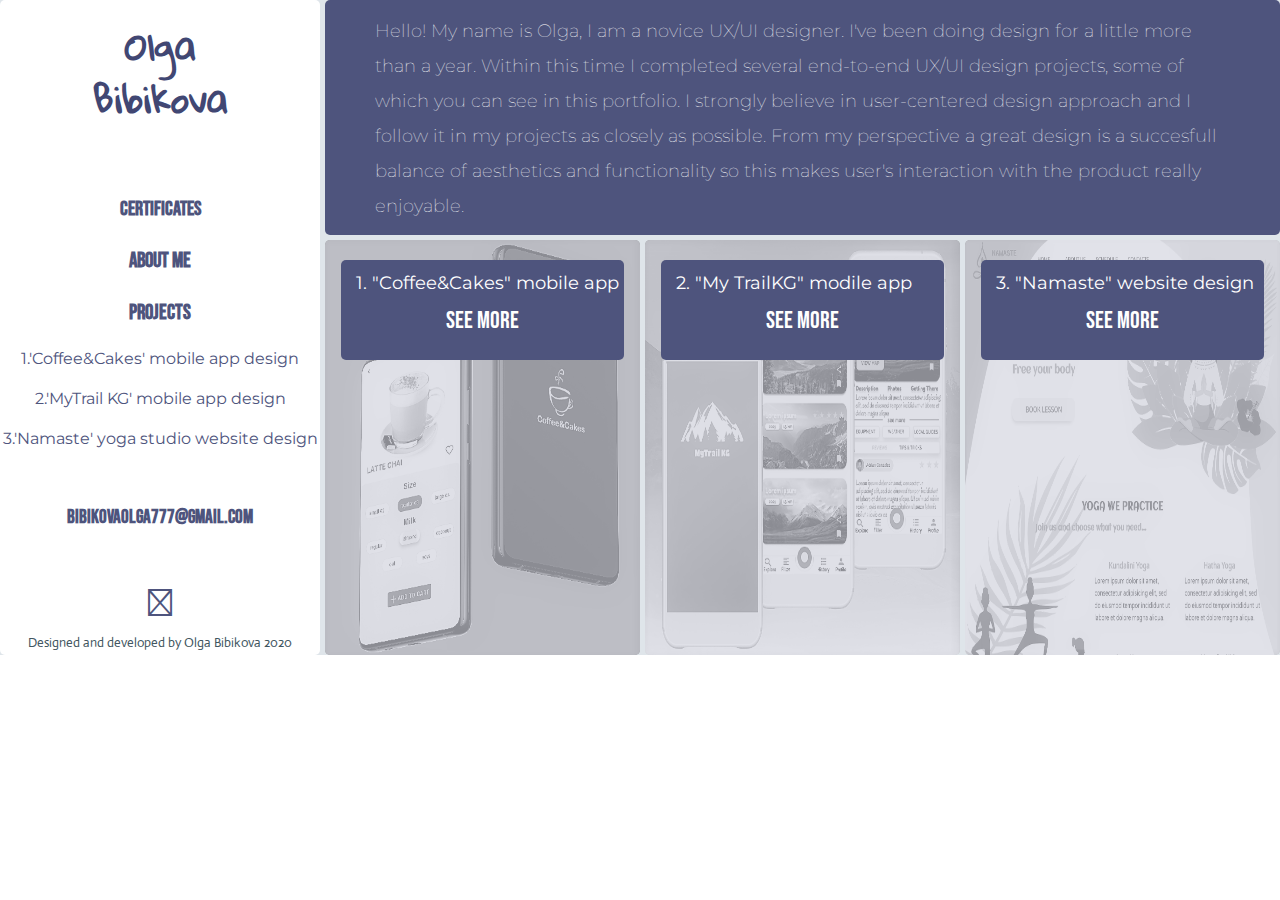
==== index.html @ 4388e6cb "Fix skills part" ====
<!DOCTYPE html>
<html lang="en">

<head>
    <meta charset="UTF-8">

    <meta name="viewport" content="width=device-width, initial-scale=1">
    <link rel="stylesheet" href="style.css">
    <link rel="stylesheet" href="path/to/font-awesome/css/font-awesome.min.css">
    <link rel="stylesheet" href="https://use.fontawesome.com/releases/v5.6.3/css/all.css"
        integrity="sha384-UHRtZLI+pbxtHCWp1t77Bi1L4ZtiqrqD80Kn4Z8NTSRyMA2Fd33n5dQ8lWUE00s/" crossorigin="anonymous">
    <link rel="stylesheet" href="https://use.fontawesome.com/releases/v5.8.1/css/all.css"
        integrity="sha384-50oBUHEmvpQ+1lW4y57PTFmhCaXp0ML5d60M1M7uH2+nqUivzIebhndOJK28anvf" crossorigin="anonymous">
    <link href="https://fonts.googleapis.com/css?family=Cute+Font|Josefin+Sans" rel="stylesheet">
    <link rel="stylesheet" href="https://use.fontawesome.com/releases/v5.8.1/css/all.css"
        integrity="sha384-50oBUHEmvpQ+1lW4y57PTFmhCaXp0ML5d60M1M7uH2+nqUivzIebhndOJK28anvf" crossorigin="anonymous">

    <title>Olga Bibikova Porfolio</title>

</head>

<body>

    <div class="grid">

        <div class="one">
            <h1>Olga <br> Bibikova</h1>
        </div>
        <div class="two">
            <p>Hello! My name is Olga, I am a novice UX/UI designer. I've been doing design for a little more than a
                year. Within this time
                I completed several end-to-end UX/UI design projects, some of which you can see in this portfolio. I
                strongly believe in user-centered design approach and I follow it in my projects
                as closely as possible. From my perspective a great design is a succesfull balance of aesthetics and
                functionality so this makes user's interaction with the product really enjoyable.
            </p>


        </div>
        <div class="three">
            <ul class="menu">
                <li>
                     <a href="bibikovaolga22.github.io/certificates.pdf" target="blank"><div id="certificates">  certificates </div></a>  
                </li>
                <li>
                    <h2  id="aboutMe">about me</h2>
                </li>
                <li>
                    <h2 id="work">projects</h2>
                </li>

                <ul class="work">
                    <li>
                        <a href="Coffee and cakes skillshare project/index.html" target="_blank"><p> 1.'Coffee&Cakes' mobile app design</p></a>
                    </li>
                    <li>
                        <a href="MyTrail/index.html" target="_blank"> <p> 2.'MyTrail KG' mobile app design</p></a>
                    </li>
                    <li>
                        <a href="yoga/index.html" target="_blank"> <p> 3.'Namaste' yoga studio website design</p></a>
                    </li>

                </ul>

            </ul>
            <ul class="icons">

                <h2> bibikovaolga777@gmail.com</h2>
                <a href="https://www.linkedin.com/in/olgabibikova/" class="fab fa-linkedin"></a>

            </ul>
            <div class="developedby">
                <p>Designed and developed by Olga Bibikova 2020</p>



            </div>
        </div>


        <div class="overlay">

            <div class="workdescription">
                <p>2. "My TrailKG" modile app </p>
                <div class="btn">
                    <a href="MyTrail/index.html" target="_blank"> See more </a>
                </div>
            </div>
        </div>
        <div class="four">
            <img src="mytrail22.png">
            <img src="me3.jpg" alt="">

        </div>

        <div class="overlay1">

            <div class="workdescription1">
                <p>1. "Coffee&Cakes" mobile app </p>
                <div class="btn">
                    <a href="Coffee and cakes skillshare project/index.html" target="_blank"> See more </a>
                </div>
            </div>
            <div class="about-me">
                <div class="skills">
                    <h2>Skills</h2>
                    <ul>
                        <li>Research</li>
                        <li>Persona</li>
                        <li>Sketches and Wireframes</li>
                        <li>High-Fidelity Prototyping</li>
                        <li>Usability Testing</li>
                        <li>Task Flow and User Journey</li>
                        <li>Design Tools: Figma, Adobe XD, Zeplin, Miro</li>
                        <li>HTML5,CSS3</li>
                        <li>Basic JavaScript</li>


                    </ul>

                </div>
            </div>
        </div>
        <div class="five">
            <img src="coffeeandcakes3.png">
        </div>

        <div class="overlay2">
            <div class="workdescription2">
                <p>3. "Namaste" website design </p>
                <div class="btn">
                    <a href="yoga/index.html" target="_blank"> See more </a>
                </div>
            </div>
            <div class="about-me">
                <div class="hardskills">
                    <h2>Soft Skills</h2>
                    <ul>
                        <li>Empathy</li>
                        <li>Open-mindedness</li>
                        <li>Flexibility</li>
                        <li>Problem solving</li>
                        <li>Curiosity</li>
                        <li>Adaptibility</li>
                        <li>Active listening</li>

                    </ul>

                </div>
            </div>
        </div>
        <div class="six">
            <img src="namaste22.png">
        </div>
        <div class="overlay3">

            <a href="yoga/index.html" target="_blank"> My Certificates </a>

        </div>
        <div class="seven"> </div>
    </div>
    <script src="script.js"></script>

</body>

</html>
---- style.css ----
@import url('https://fonts.googleapis.com/css2?family=Oxygen&display=swap');
@import url('https://fonts.googleapis.com/css2?family=Pacifico&display=swap');
@import url('https://fonts.googleapis.com/css2?family=Open+Sans&display=swap');
@import url('https://fonts.googleapis.com/css2?family=Sacramento&display=swap');
@import url('https://fonts.googleapis.com/css2?family=Gloria+Hallelujah&display=swap');
@import url('https://fonts.googleapis.com/css2?family=Actor&display=swap');
@import url('https://fonts.googleapis.com/css2?family=Montserrat&display=swap');
@import url('https://fonts.googleapis.com/css2?family=Bebas+Neue&display=swap');

* {
  margin: 0;
  padding: 0;
  text-decoration: none;
  list-style: none;

}

body {
  width: 100%;
  height: 100%;
}

.grid {
  background-color: #7f99ab40;
  display: grid;
  -webkit-display: grid;
  grid-template-columns: repeat(1, 1fr);
  grid-gap: 5px;
  grid-auto-rows: minmax(100px, auto);
  grid-auto-columns: minmax(50px, auto);
}

.two {

  background-color: #4E547D;
  grid-column: 2 / 5;
  grid-row: 1 / 3;
  height: 235px;
  border-radius: 5px;
  display: flex;
  align-items: center;
  line-height: 35px;

}

.two p {
  width: 100%;
  align-self: center;
  padding-left: 50px;
  padding-right: 50px;
  font-family: 'Montserrat', sans-serif;
  font-weight: 100;
  color: white;
  font-size: 110%;
}

.one {
  background-color: #ffffff;
  grid-column: 1 / 2;
  grid-row: 1 / 3;
  border-radius: 5px;
  display: flex;
  width: 320px;


}

.btn {

  width: 100%;
  display: flex;
  justify-content: center;

}

.one h1 {

  font-family: 'Gloria Hallelujah', cursive;
  text-align: center;
  font-size: 220%;
  height: 120px;
  width: 100%;
  color: #414773;
  z-index: 2;
  line-height: 1.5;
  margin-top: 20px;

}

.three {
  grid-column: 1;
  grid-row: 2 / 7;
  background-color: #ffffff;
  border-radius: 5px;
  display: block;

}

.menu {
  width: 100%;
  text-align: center;
  line-height: 2.5;
  padding-top: 20%;
  font-family: 'Bebas Neue', cursive;
  color: #4e547d;
}

.menu li {
  display: flex;
  justify-content: center;
  width: 100%;
}

.menu li a {
  width: 100%;
  color:#4e547d ;

}
#certificates{
  font-weight: 800;
  font-size: 85%;
}

.menu li a:hover {
  color: white;
  letter-spacing: 0.8px;
}
.menu li a:active {
  color: #161e52b0;
}

.menu li a:hover{
  background-color: #4e547d8f;
}

.menu li h2:hover {
  background-color: #4e547d8f;
  color: white;
  letter-spacing: 0.8px;
}

.menu li h2:active{
  color: #161e52b0;
}


.menu li h2 {
  width: 100%;
  cursor: pointer;
  text-align: center;
  font-size: 130%;
}
 
.menu h2  {
  width: 100%;
  cursor: pointer;
  text-align: center;
  color: #4e547d;
 
}
 
.icons {
  width: 100%;
  display: flex;
  font-family: 'Bebas Neue', cursive;
  height: 100px;
  flex-direction: column;
  line-height: 3;
  font-size: 80%;
  color: #4E547D;
  text-align: center;

}

.fab {
  font-size: 300%;
  color: #4e547d;
  cursor: pointer;
}

.fab::before {
  content: "\f08c";
}


.four {
  grid-column: 3;
  grid-row: 3 / 7;
  border-radius: 5px;

}

.my-image {
  width: 50%;
}

.my-image img {
  width: 100%;
  height: auto;
}

.skills {
  width: 100%;
  height: auto;
  align-items: center;
  justify-content: center;
  flex-direction: column;
  line-height: 2;
  list-style-type: circle;
  display: none;
}

.hardskills {
  width: 100%;
  height: auto;
  justify-content: center;
  flex-direction: column;
  align-items: center;
  line-height: 2;

  display: none;
}

.skills h2 {
  font-family: 'Bebas Neue', cursive;
  font-size: 150%;
}

.hardskills h2 {
  font-family: 'Bebas Neue', cursive;

}

.overlay {
  grid-column: 3;
  grid-row: 3 / 7;
  z-index: 2;
  border-radius: 5px;
  background-color: rgb(232 233 245 / 60%);
  justify-content: center;
  display: flex;

}

.workdescription,
.workdescription1,
.workdescription2 {
  background-color: #4e547d;
  height: 100px;
  width: 90%;
  border-radius: 5px;
  margin-top: 20px;

}

a {
  font-family: 'Bebas Neue', cursive;
  color: white;
  font-size: 150%;

}

.description p {
  width: 80%;
  text-align: center;
  font-size: 130%;
  font-family: 'Montserrat', sans-serif;
  line-height: 1.8;

}

.overlay1 {
  grid-column: 2;
  grid-row: 3 / 7;
  z-index: 2;
  border-radius: 5px;
  background-color: rgb(232 233 245 / 60%);
  justify-content: center;
  display: flex;
}



.workdescription1 a {
  color: white;
  text-decoration: none;

}

.workdescription1 a:hover {
  text-decoration: underline;

}

.overlay1 p,
.overlay p {
  width: 100%;
  padding-left: 3%;
  font-size: 110%;
  color: white;
  font-family: 'Montserrat', sans-serif;
  line-height: 1.8;
  border-radius: 5px;
  margin: 7px;

}

.overlay2 {
  grid-column: 4;
  grid-row: 3 / 7;
  z-index: 2;
  border-radius: 5px;
  background-color: rgb(232 233 245 / 60%);
  justify-content: center;
  display: flex;


}

.workdescription2 a {
  color: white;
}

.workdescription2 a:hover {
  text-decoration: underline;
  cursor: pointer;

}

.workdescription a:hover {
  text-decoration: underline;
  cursor: pointer;

}

.overlay2 p {
  width: 100%;

  font-size: 110%;
  color: white;
  font-family: 'Montserrat', sans-serif;
  line-height: 1.8;
  border-radius: 5px;
  margin: 7px;
  padding-left: 3%;


}

.overlay3 {
  grid-column: 2;
  grid-row: 7 / 10;
  z-index: 2;
  border-radius: 5px;
  background-color: #2a5263;
  transition: 0.5s ease;
  display: flex;
  justify-content: center;
  align-items: center;
  display: none;
}

.four img {
  width: 100%;
  height: 100%;
  border-radius: 5px;
}

.four img:nth-of-type(2) {

  display: none;
}

.five {
  grid-column: 2;
  grid-row: 3 / 7;
  background-size: contain;
  border-radius: 5px;
  text-align: center;
  display: flex;


}

.five img {
  width: 100%;
  height: 100%;
  border-radius: 5px;
}

.six {
  grid-column: 4;
  grid-row: 3 / 7;

  border-radius: 5px;
}

.seven {
  grid-column: 2;
  grid-row: 7 / 10;
  background-color: #8fb1af;
  border-radius: 5px;
  display: none;
}

.six img {
  width: 100%;
  height: 100%;
  border-radius: 5px;
}

.work p {
  width: 100%;
  font-family: 'Montserrat', sans-serif;
  font-size: 100%;
  cursor: pointer;
}


.work {
  display: block;
  height: 150px;
}

.work a {
  font-size: 100%;
  font-family: 'Montserrat', sans-serif;
  color: #2a5263;
  height: auto;
  width: 100%;
   
}

.developedby {
  width: 100%;
  height: 10px;
  text-align: center;
  margin-top: 45px;
  color: #42565f;
  font-family: 'Actor', sans-serif;
  font-size: 80%;
}

.about-me ul li {
  list-style-type: disc;
  font-family: 'Montserrat', sans-serif;
}

.about-me ul {
  width: 290px;
  padding-left: 10%;
}


@media (min-width: 319px) and (max-width:767px) {

  * {
    margin: 0;
    padding: 0;
    text-decoration: none;
    list-style: none;

  }

  body {
    width: 100%;
    height: auto;

  }

  .grid {
    background-color: #7f99ab40;
    display: grid;

    grid-template-columns: 1fr 1fr 1fr;
    grid-gap: 3px;
    grid-auto-columns: minmax(100px, auto);
    grid-auto-rows: 100px 100px 100px;
  }

  .two {

    grid-column: 2 / 4;
    grid-row: 1 / 2;
    height: auto;
    border-radius: 10px;

    display: flex;
    align-items: center;
    line-height: 1.5;

  }

  .two p {
    width: 100%;
    align-self: center;
    padding-left: 0px;
    padding-right: 0px;

    font-family: 'Actor', sans-serif;
    font-weight: 100;
    color: white;
    font-size: 50%;
  }

  .one {

    grid-column: 1 / 2;
    grid-row: 1 / 2;
    border-radius: 10px;
    display: flex;
    width: auto;
    background-color: #4e547d;

  }

  .one h1 {
    font-family: 'Gloria Hallelujah', cursive;
    text-align: center;
    font-size: 150%;
    height: 100px;
    width: 100%;
    padding-top: 10%;
    color: #ffffff;
    z-index: 2;
    line-height: 1.5;
    margin-top: 0px
  }

  .three {

    grid-column: 1 / 4;
    grid-row: 2 / 3;
    background-color: #ffffff;
    border-radius: 10px;
    display: flex;
    width: auto;


  }

  #certificates{
    font-weight: 800;
    font-size: 70%;
  }
  .menu li h2 {
    width: 100%;
    cursor: pointer;
    text-align: center;
    font-size: 100%;
  }
  .menu {
    width: 60%;
    text-align: center;
    line-height: 2;
    padding-top: 0%;

    font-size: 100%;
    display: flex;
    flex-direction: column;
    justify-content: center;

  }

  .menu li {
    display: flex;
    justify-content: center;
  }

  .menu h2 {
    font-size: 80%;
    width: 80%;
    cursor: pointer;
    text-align: center;
  }

  .icons {
    width: 100%;
    display: flex;
    height: auto;
    font-size: 50%;
    line-height: 5;

  }

  .fab {
    font-size: 400%;

    cursor: pointer;
  }

  .fab::before {
    content: "\f08c";
  }


  .four {
    grid-column: 1 / 4;
    grid-row: 5 / 7;
    border-radius: 10px;

  }

  .about-me {
    font-family: 'Open Sans', sans-serif;
    color: black;
    display: flex;
  }

  .my-image {
    width: 50%;
  }

  .my-image img {
    width: 100%;
    height: auto;
  }

  .skills {
    width: 100%;
    height: auto;
    justify-content: center;
    flex-direction: column;
    line-height: 1.7;
    font-family: 'Actor', sans-serif;
    display: none;
    font-size: 70%;
  }

  .hardskills {
    width: 100%;
    height: auto;
    justify-content: center;
    flex-direction: column;
    line-height: 1.7;
    font-family: 'Actor', sans-serif;
    display: none;
    font-size: 70%;
  }

  .overlay {
    grid-column: 1 / 4;
    grid-row: 5 / 7;
    z-index: 2;
    border-radius: 10px;
    display: flex;


  }

  .workdescription,
  .workdescription1,
  .workdescription2 {
    width: 80%;
    border-radius: 10px;
    text-align: center;
    margin-bottom: 10px;
    margin-left: 0px;
    height: 150px;
    margin-top: 10px;
  }

  .overlay p {
    border-radius: 10px;
    font-size: 100%;
    color: white;
    font-family: 'Actor', sans-serif;
    line-height: 1.8;


  }

  .description p {
    width: 80%;
    text-align: center;
    font-size: 130%;
    font-family: 'Actor', sans-serif;
    line-height: 1.8;

  }

  .overlay1 {
    grid-column: 1 / 4;
    grid-row: 3 / 5;
    z-index: 2;
    border-radius: 10px;
    ;

  }

  .workdescription1 a {

    text-decoration: none;
    transition: 1s ease;
    font-size: 120%;
  }

  .workdescription1 a:hover {
    text-decoration: underline;
    transition: 1s ease;
  }

  .overlay1 p {
    width: 100%;
    text-align: center;
    font-size: 100%;
    font-family: 'Actor', sans-serif;
    line-height: 1.8;
    border-radius: 10px;
    border-radius: 10px;

  }

  .overlay2 {
    grid-column: 1 / 4;
    grid-row: 7 / 9;
    z-index: 2;
    border-radius: 10px;

  }

  .workdescription2 a:hover {
    cursor: pointer;

  }

  .overlay2 p {
    width: 100%;
    text-align: center;
    font-size: 100%;
    font-family: 'Actor', sans-serif;
    line-height: 1.8;

  }

  .overlay3 {
    grid-column: 1 / 4;
    grid-row: 9 / 11;
    z-index: 2;
    border-radius: 10px;

    transition: 0.5s ease;
    display: none;
    justify-content: center;
    align-items: center;
  }

  .four img {
    widows: 100%;
    height: 100%;
    border-radius: 10px;
  }

  .four img:nth-of-type(2) {
    display: none;

  }

  .five {
    grid-column: 1 / 4;
    grid-row: 3 / 5;
    background-size: contain;
    border-radius: 10px;

    display: flex;


  }

  .five img {
    width: 100%;
    height: 100%;
    border-radius: 10px;
  }

  .six {
    grid-column: 1 / 4;
    grid-row: 7 / 9;
    border-radius: 10px;
  }

  .seven {
    grid-column: 1 / 4;
    grid-row: 9 / 11;

    border-radius: 10px;
  }

  .six img {
    width: 100%;
    height: 100%;
    border-radius: 10px;
  }

  .work p {

    font-family: 'Gloria Hallelujah', cursive;
    font-size: 100%;
    cursor: pointer;
  }

  .work p:hover {

    transition: 0.4s ease;
    transform: scaleY(1);
  }

  .work {
    display: none;
  }


  .developedby {
    display: none;
  }
}


@media (min-width: 730px) and (max-width:1024px) {

  * {
    margin: 0;
    padding: 0;
    text-decoration: none;
    list-style: none;

  }

  body {
    width: 100%;
    height: auto;

  }
  #certificates{
    font-weight: 800;
    font-size: 70%;
  }
  .menu li h2 {
    width: 100%;
    cursor: pointer;
    text-align: center;
    font-size: 100%;
  }
  .grid {
    background-color: #7f99ab40;
    display: grid;

    grid-template-columns: 1fr 1fr 1fr;
    grid-gap: 2px;
    grid-auto-columns: minmax(100px, auto);
    grid-auto-rows: 100px 100px 100px;
  }

  .two {
    background-color: #4E547D;
    grid-column: 2 / 4;
    grid-row: 1 / 3;
    height: auto;
    border-radius: 10px;
    display: flex;
    align-items: center;
    line-height: 1.5;

  }

  .two p {
    width: 100%;
    align-self: center;
    padding-left: 20px;
    padding-right: 20px;
    font-family: 'Actor', sans-serif;
    font-weight: 100;
    color: white;
    font-size: 100%;
  }

  .one {
    background-color: #4E547D;
    grid-column: 1 / 2;
    grid-row: 1 / 3;
    border-radius: 10px;
    display: flex;
    width: auto;


  }

  .one h1 {
    font-family: 'Gloria Hallelujah', cursive;
    text-align: center;
    font-size: 250%;
    height: 100px;
    width: 100%;
    padding-top: 10%;
    color: #ffffff;
    z-index: 2;
    line-height: 1.5;
  }

  .three {

    grid-column: 1 / 4;
    grid-row: 3 / 5;
    background-color: #ffffff;
    border-radius: 10px;
    display: flex;
    width: auto;


  }

  .menu {
    width: 60%;
    text-align: center;
    line-height: 3;
    padding-top: 0%;

    font-size: 150%;
    display: flex;
    flex-direction: column;
    justify-content: center;
    color: #364c5a;
  }

  .menu li {
    display: flex;
    justify-content: center;
  }

  .menu h2 {
    font-size: 80%;
    width: 80%;
    cursor: pointer;
    text-align: center;
  }

  .icons {
    width: 120%;
    display: flex;
    height: auto;
    font-size: 80%;
    line-height: 5;

  }

  .fab {
    font-size: 400%;
    color: #4e547d;
    cursor: pointer;
  }

  .fab::before {
    content: "\f08c";
  }


  .four {
    grid-column: 3 / 4;
    grid-row: 5 / 8;
    border-radius: 10px;

  }

  .about-me {

    font-family: 'Open Sans', sans-serif;
    color: black;
    display: flex;
  }

  .my-image {
    width: 50%;
  }

  .my-image img {
    width: 100%;
    height: auto;
  }

  .skills {
    width: 100%;
    height: auto;
    align-items: center;
    line-height: 1.8;
    display: none;
  }

  .hardskills {
    width: 100%;
    height: auto;
    align-items: center;
    line-height: 1.8;
    display: none;
  }


  .overlay {
    grid-column: 3 / 4;
    grid-row: 5 / 8;
    z-index: 2;
    border-radius: 10px;
    display: flex;
    align-items: flex-end;

  }

  .workdescription {
    background-color: #4e547d;
    width: 90%;
    border-radius: 10px;
    text-align: center;
    margin-bottom: 10px;
    margin-left: 20px;
    height: 220px;
  }


  a {

    color: aliceblue;
    line-height: 2;

  }

  .overlay p {
    border-radius: 10px;
    font-size: 120%;
    color: white;
    font-family: 'Actor', sans-serif;
    line-height: 1.8;
  }

  .description p {
    width: 80%;
    text-align: center;
    font-size: 130%;
    font-family: 'Actor', sans-serif;
    line-height: 1.8;

  }

  .overlay1 {
    grid-column: 1 / 3;
    grid-row: 5 / 8;
    z-index: 2;
    border-radius: 10px;

  }

  .workdescription1 {
    background-color: #4e547d;
    width: 80%;
    border-radius: 10px;
    text-align: center;
    margin-top: 10px;
    margin-left: 5px;
    height: 200px;
  }

  .workdescription1 a {
    color: #ffffff;
    text-decoration: none;
    transition: 1s ease;
    line-height: 4;

  }

  .workdescription1 a:hover {
    text-decoration: underline;
    transition: 1s ease;
  }

  .overlay1 p {
    width: 100%;
    text-align: center;
    font-size: 120%;
    color: #ffffff;
    font-family: 'Actor', sans-serif;
    line-height: 1.8;
    border-radius: 10px;
    border-radius: 10px;

  }

  .overlay2 {
    grid-column: 1 / 4;
    grid-row: 8 / 11;
    z-index: 2;
    border-radius: 10px;
  }

  .workdescription2 {
    background-color: #4e547d;
    width: 70%;
    border-radius: 10px;
    text-align: center;
    margin-top: 10px;
    margin-left: 5px;
    height: 200px;

  }

  .workdescription2 a {
    color: #ffffff;
    line-height: 4;
  }

  .workdescription2 a:hover {

    cursor: pointer;

  }
  

  .overlay2 p {
    width: 100%;
    text-align: center;
    font-size: 120%;

    font-family: 'Actor', sans-serif;
    line-height: 1.8;


  }

  .overlay3 {
    grid-column: 1 / 2;
    grid-row: 8 / 11;
    z-index: 2;
    border-radius: 10px;
    background-color: #315f72;
    transition: 0.5s ease;
    display: none;
    justify-content: center;
    align-items: center;
  }

  .four img {
    width: 100%;
    height: 100%;
    border-radius: 10px;
  }

  .four img:nth-of-type(2) {

    display: none;
  }

  .five {
    grid-column: 1 / 3;
    grid-row: 5 / 8;
    background-size: contain;
    border-radius: 10px;
    text-align: center;
    display: flex;


  }

  .five img {
    width: 100%;
    height: 100%;
    border-radius: 10px;
  }

  .six {
    grid-column: 1 / 4;
    grid-row: 8 / 11;
    border-radius: 10px;
  }

  .seven {
    grid-column: 1 / 2;
    grid-row: 8 / 11;
    background-color: #8fb1af;
    border-radius: 10px;
  }

  .six img {
    width: 100%;
    height: 100%;
    border-radius: 10px;
  }

  .work p {

    font-family: 'Gloria Hallelujah', cursive;
    font-size: 80%;
    cursor: pointer;
  }

  .work p:hover {
    text-shadow: 1px 1px 2px #7f97a8d7;
    transition: 0.4s ease;
    transform: scaleY(1);
  }

  .work {
    display: none;
  }


  .developedby {
    display: none;
  }


}

@media screen and (min-width: 1920px) {

  .two {

    height: 400px;
  }

  .two p {

    font-size: 150%;
  }

  .one h1 {

    font-size: 270%;
    margin-top: 50px;
  }

  .menu {
    font-size: 100%;

  }
  #certificates{
    font-weight: 800;
    font-size: 110%;
  }
  .menu li h2 {
    width: 100%;
    cursor: pointer;
    text-align: center;
    font-size: 160%;
  }
  .workdescription1,
  .workdescription,
  .workdescription2 {

    height: 30%;
  }

  .one {

    width: 400px;
  }

  .overlay1 p,
  .overlay p,
  .overlay2 p {

    font-size: 150%;

  }

  .btn {


    font-size: 150%;
    height: 200px;

    align-items: center;
  }

  .skills,
  .hardskills {
    font-size: 150%;
  }

  .about-me ul {
    width: 450px;
    padding-left: 0%;
  }








}
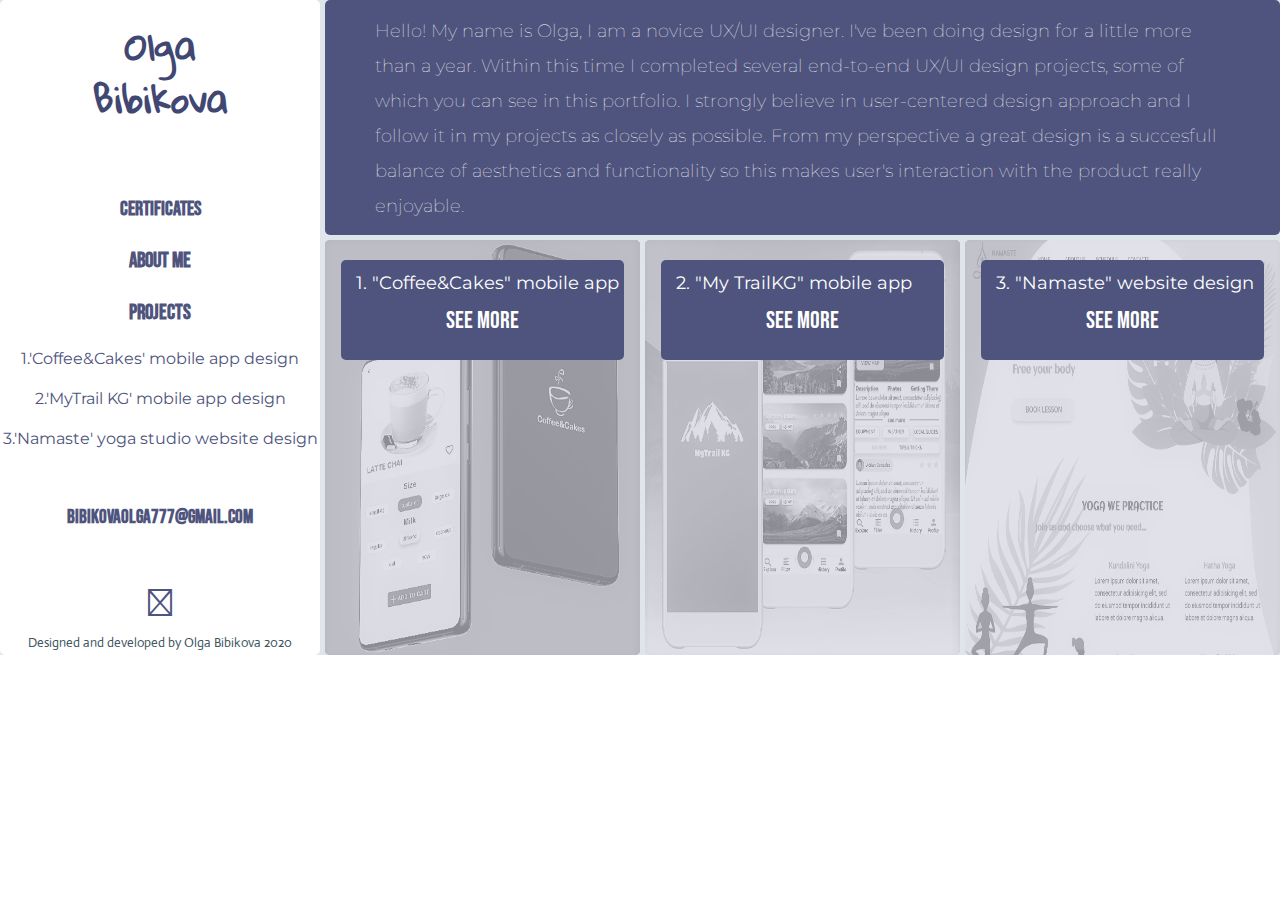
==== commit 361b7493: "Fix text errors" ====
--- a/index.html
+++ b/index.html
@@ -81,7 +81,7 @@
         <div class="overlay">
 
             <div class="workdescription">
-                <p>2. "My TrailKG" modile app </p>
+                <p>2. "My TrailKG" mobile app </p>
                 <div class="btn">
                     <a href="MyTrail/index.html" target="_blank"> See more </a>
                 </div>
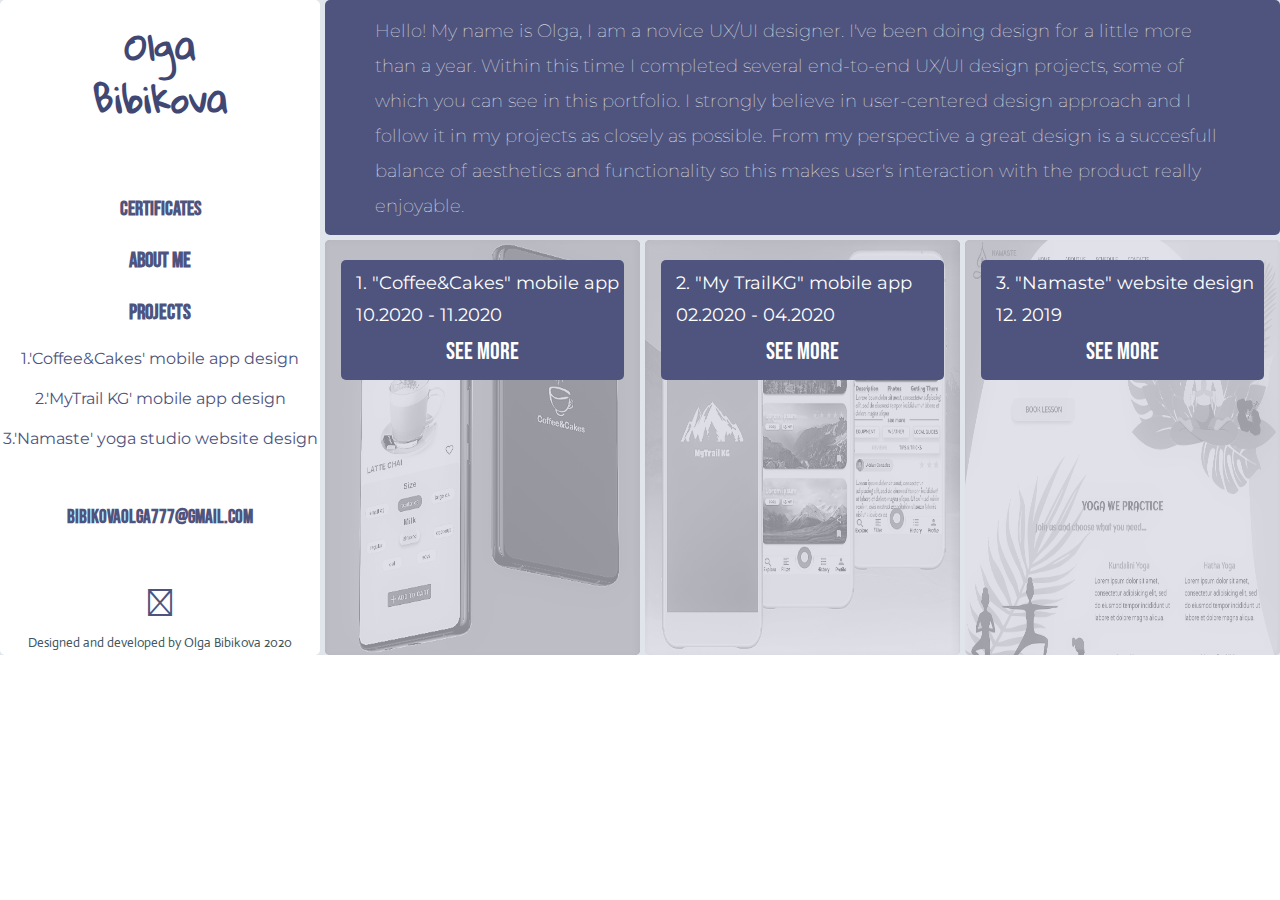
==== commit e888dcab: "Fix errors" ====
--- a/index.html
+++ b/index.html
@@ -81,7 +81,7 @@
         <div class="overlay">
 
             <div class="workdescription">
-                <p>2. "My TrailKG" mobile app </p>
+                <p>2. "My TrailKG" mobile app <br>02.2020 - 04.2020 </p>
                 <div class="btn">
                     <a href="MyTrail/index.html" target="_blank"> See more </a>
                 </div>
@@ -96,7 +96,7 @@
         <div class="overlay1">
 
             <div class="workdescription1">
-                <p>1. "Coffee&Cakes" mobile app </p>
+                <p>1. "Coffee&Cakes" mobile app <br>10.2020 - 11.2020 </p>
                 <div class="btn">
                     <a href="Coffee and cakes skillshare project/index.html" target="_blank"> See more </a>
                 </div>
@@ -127,7 +127,7 @@
 
         <div class="overlay2">
             <div class="workdescription2">
-                <p>3. "Namaste" website design </p>
+                <p>3. "Namaste" website design <br> 12. 2019  </p>
                 <div class="btn">
                     <a href="yoga/index.html" target="_blank"> See more </a>
                 </div>
--- a/style.css
+++ b/style.css
@@ -246,7 +246,7 @@
 .workdescription1,
 .workdescription2 {
   background-color: #4e547d;
-  height: 100px;
+  height: 120px;
   width: 90%;
   border-radius: 5px;
   margin-top: 20px;
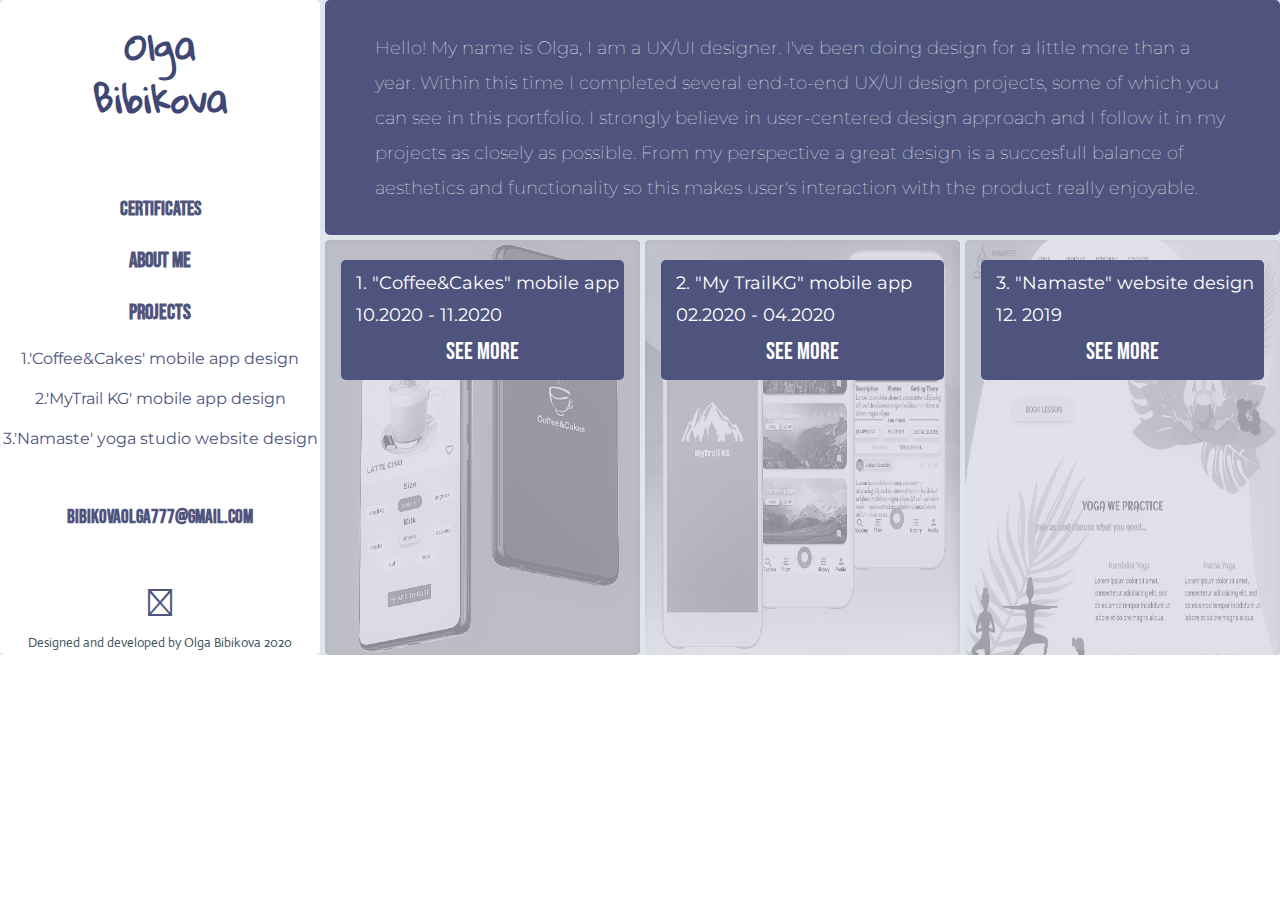
==== commit 0acf9446: "Error fix" ====
--- a/index.html
+++ b/index.html
@@ -27,7 +27,7 @@
             <h1>Olga <br> Bibikova</h1>
         </div>
         <div class="two">
-            <p>Hello! My name is Olga, I am a novice UX/UI designer. I've been doing design for a little more than a
+            <p>Hello! My name is Olga, I am a  UX/UI designer. I've been doing design for a little more than a
                 year. Within this time
                 I completed several end-to-end UX/UI design projects, some of which you can see in this portfolio. I
                 strongly believe in user-centered design approach and I follow it in my projects
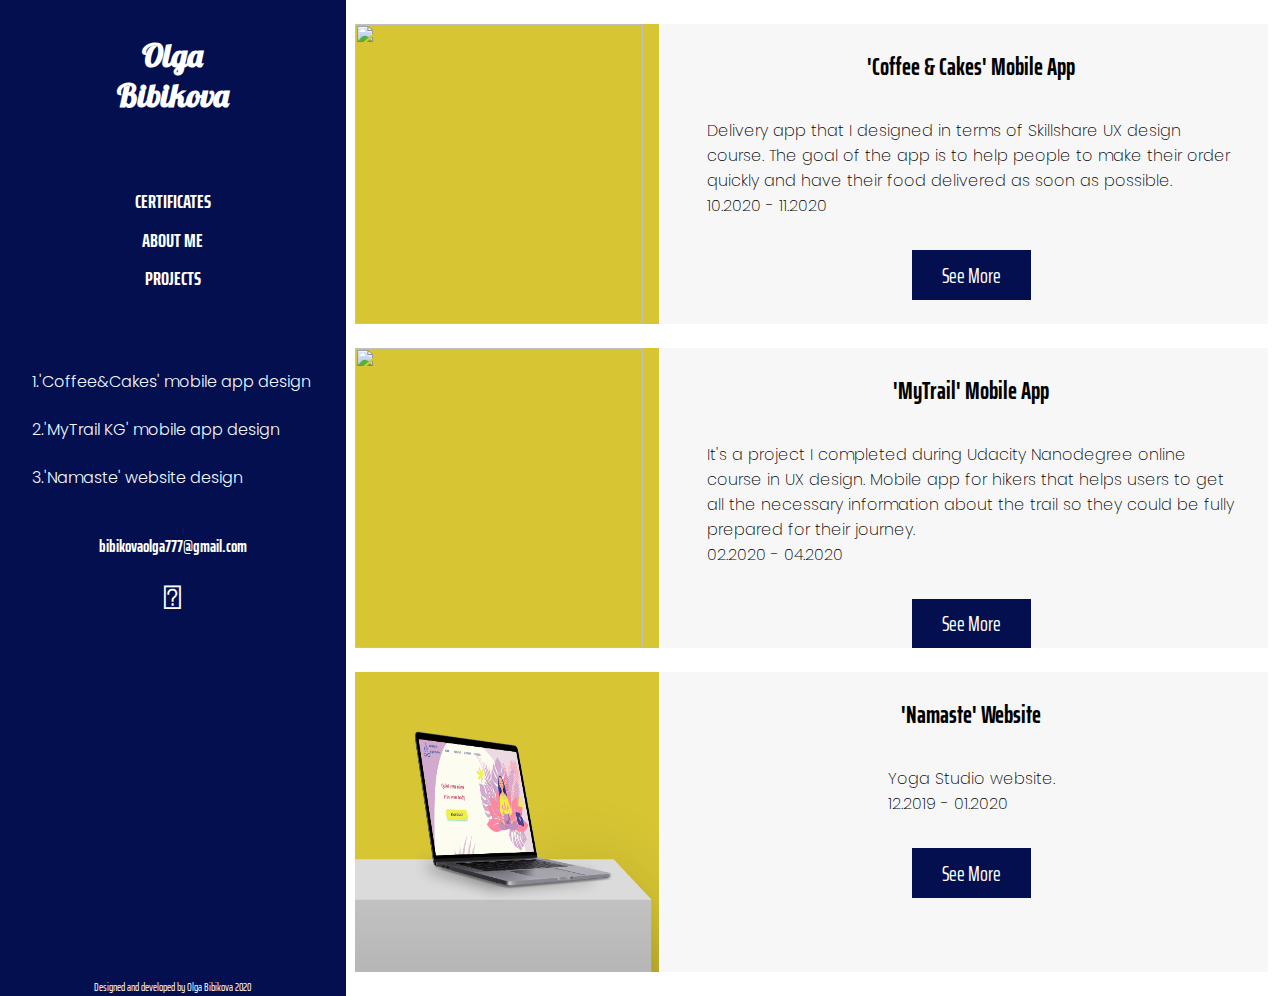
==== commit 86dd4dff: "Delete previous files and new website transfer" ====
--- a/index.html
+++ b/index.html
@@ -1,166 +1,180 @@
-<!DOCTYPE html>
-<html lang="en">
+ <!DOCTYPE html>
+ <html lang="en">
+ <head>
+     <meta charset="UTF-8">
+     <meta name="viewport" content="width=device-width, initial-scale=1.0">
+     <link rel="stylesheet" href="style.css">
+     <link rel="stylesheet" href="https://use.fontawesome.com/releases/v5.8.1/css/all.css"
+     integrity="sha384-50oBUHEmvpQ+1lW4y57PTFmhCaXp0ML5d60M1M7uH2+nqUivzIebhndOJK28anvf" crossorigin="anonymous">
+     <title>Document</title>
+ </head>
 
-<head>
-    <meta charset="UTF-8">
+ <body>
+   <div class="wrapper"> 
+       <div class="column1">
+<div class="logo"><h1>Olga Bibikova</h1></div>
+<ul class="menu">
+    <li>
+        <h2  id="certificates">CERTIFICATES</h2> 
+   </li>
+   <li>
+       <h2  id="aboutMe">ABOUT ME</h2>
+   </li>
+   <li>
+       <h2 id="work">PROJECTS</h2>
+   </li>
+</ul>
+   <ul class="works">
+       <li>
+           <a href="Coffee and cakes/index.html" target="_blank"><p> 1.'Coffee&Cakes' mobile app design</p></a>
+       </li>
+       <li>
+           <a href="MyTrail/index.html" target="_blank"> <p> 2.'MyTrail KG' mobile app design</p></a>
+       </li>
+       <li>
+           <a href="yoga/index.html" target="_blank"> <p> 3.'Namaste' website design</p></a>
+       </li>
+    </ul>
+    <ul class="icons">
 
-    <meta name="viewport" content="width=device-width, initial-scale=1">
-    <link rel="stylesheet" href="style.css">
-    <link rel="stylesheet" href="path/to/font-awesome/css/font-awesome.min.css">
-    <link rel="stylesheet" href="https://use.fontawesome.com/releases/v5.6.3/css/all.css"
-        integrity="sha384-UHRtZLI+pbxtHCWp1t77Bi1L4ZtiqrqD80Kn4Z8NTSRyMA2Fd33n5dQ8lWUE00s/" crossorigin="anonymous">
-    <link rel="stylesheet" href="https://use.fontawesome.com/releases/v5.8.1/css/all.css"
-        integrity="sha384-50oBUHEmvpQ+1lW4y57PTFmhCaXp0ML5d60M1M7uH2+nqUivzIebhndOJK28anvf" crossorigin="anonymous">
-    <link href="https://fonts.googleapis.com/css?family=Cute+Font|Josefin+Sans" rel="stylesheet">
-    <link rel="stylesheet" href="https://use.fontawesome.com/releases/v5.8.1/css/all.css"
-        integrity="sha384-50oBUHEmvpQ+1lW4y57PTFmhCaXp0ML5d60M1M7uH2+nqUivzIebhndOJK28anvf" crossorigin="anonymous">
+        <h2> bibikovaolga777@gmail.com</h2>
+        <a href="https://www.linkedin.com/in/olgabibikova/" class="fab fa-linkedin"></a>
 
-    <title>Olga Bibikova Porfolio</title>
-
-</head>
-
-<body>
-
-    <div class="grid">
-
-        <div class="one">
-            <h1>Olga <br> Bibikova</h1>
-        </div>
-        <div class="two">
-            <p>Hello! My name is Olga, I am a  UX/UI designer. I've been doing design for a little more than a
-                year. Within this time
-                I completed several end-to-end UX/UI design projects, some of which you can see in this portfolio. I
-                strongly believe in user-centered design approach and I follow it in my projects
-                as closely as possible. From my perspective a great design is a succesfull balance of aesthetics and
-                functionality so this makes user's interaction with the product really enjoyable.
-            </p>
+    </ul>
+    <div class="developedby">
+        <p>Designed and developed by Olga Bibikova 2020</p>
 
 
+    </div>
+       </div>
+       <div class="column2">
+<div class="project_1">
+    <div class="image">
+        <div class="overlay"> 
         </div>
-        <div class="three">
-            <ul class="menu">
-                <li>
-                     <a href="bibikovaolga22.github.io/certificates.pdf" target="blank"><div id="certificates">  certificates </div></a>  
-                </li>
-                <li>
-                    <h2  id="aboutMe">about me</h2>
-                </li>
-                <li>
-                    <h2 id="work">projects</h2>
-                </li>
+<img src="coffeecake.png" alt="">
+  
+    </div>
 
-                <ul class="work">
-                    <li>
-                        <a href="Coffee and cakes skillshare project/index.html" target="_blank"><p> 1.'Coffee&Cakes' mobile app design</p></a>
-                    </li>
-                    <li>
-                        <a href="MyTrail/index.html" target="_blank"> <p> 2.'MyTrail KG' mobile app design</p></a>
-                    </li>
-                    <li>
-                        <a href="yoga/index.html" target="_blank"> <p> 3.'Namaste' yoga studio website design</p></a>
-                    </li>
+    <div class="text">
+        <h2>'Coffee & Cakes' Mobile App</h2>
+       
+        <p>Delivery app that I designed in terms of Skillshare UX design course. The goal of the app is to help people to make their order quickly and have their food delivered as soon as possible. <br> 10.2020 - 11.2020</p>
+         <div class="btn"><a href="Coffee and cakes/index.html" target="blank"><div id="certificates">See More </div></a></div>
+    </div>
+    <div class="about_me">
+        <h2>About Me</h2>
+        <div class="about_me_text">
+            <img src="me3.jpg" alt="">
+            <p>Hello! My name is Olga, I am a UX/UI designer. I've been doing design for more than a year. Within this time I completed several end-to-end UX/UI design projects, some of which you can see in this portfolio. I strongly believe in user-centered design approach and I follow it in my projects as closely as possible. From my perspective a great design is a succesfull balance of aesthetics and functionality so this makes user's interaction with the product really enjoyable.</p>
 
-                </ul>
+        </div>
+    </div>
+     
+</div>
+<div class="project_2">
+    <div class="image">
+        <div class="overlay"> 
+        </div>
+<img src="mytrailmockup4.png" alt="">
+    </div>
 
-            </ul>
-            <ul class="icons">
+    <div class="text">
+        <h2> 'MyTrail' Mobile App</h2>
+        <p>It's a project I completed during Udacity Nanodegree online course in UX design. Mobile app for hikers that helps users to get all the necessary information about the trail so they could be fully prepared for their journey.<br>02.2020 - 04.2020 </p>
+        <div class="btn"><a href="MyTrail/index.html" target="blank"><div id="certificates">See More </div></a></div>
 
-                <h2> bibikovaolga777@gmail.com</h2>
-                <a href="https://www.linkedin.com/in/olgabibikova/" class="fab fa-linkedin"></a>
+    </div>
+    <div class="skills">    
+        <h2>Skills</h2>
+        <div class="box_of_skills_1">
+             <ul class="list_of_skills">
+                 <li>Research</li>
+                 <li>Persona</li>
+                 <li>Sketches and Wireframes</li>
+                 <li>High-Fidelity Prototyping</li>
+                 <li>Usability Testing</li>
+             </ul>
+             <ul class="list_of_skills">
+                <li>Task Flow and User Journey</li>
+                <li>Design Tools: Figma, Adobe XD, Zeplin, Miro</li>
+                <li>HTML5, CSS3</li>
+                <li>Basic JavaScript</li>
+             </ul>
+        </div>
+    </div>
+    
+</div>
+<div class="project_3">
+    <div class="image">
+        <div class="overlay"> 
+        </div>
+<img src="namaste.png" alt="">
+    </div>
 
-            </ul>
-            <div class="developedby">
-                <p>Designed and developed by Olga Bibikova 2020</p>
+    <div class="text">
+        <h2> 'Namaste' Website  </h2>
+        <p> Yoga Studio website.<br> 12.2019 - 01.2020</p>
+        <div class="btn"><a href="yoga/index.html" target="blank"><div id="certificates">See More </div></a></div>
+    </div>
+</div>
+
+<div class="cert">
+
+<div class="cert_box"> 
+    <div class="cert_box_image"> 
+    <img src="certificates/udacity.jpg" alt="">
+</div>
+<div class="cert_box_txt"> 
+<h2>User Experience Nanodegree</h2>
+    <p>- UX Fundamentals & Design Research <br> - Concept to Low-Fidelity Prototyping <br> - High-Fidelity Prototyping to Post-Launch Analysis</p>
+</div>
+ 
+</div>
 
 
 
-            </div>
-        </div>
+<div class="cert_box"> 
+    <div class="cert_box_image"> 
+    <img src="certificates/cert3.jpg" alt="">
+</div>
+<div class="cert_box_txt"> 
+<h2>Design Thinking: The Beginner’s Guide</h2> 
+<p> - Applying design thinking to problems in order to generate innovative and user-centric solutions<br>
+- Making use of practical design thinking methods in every stage of your problem</p>
+</div>
+ 
+</div>
+ 
+<div class="cert_box"> 
+    <div class="cert_box_image"> 
+    <img src="certificates/cert2.jpg" alt="">
+</div>
+<div class="cert_box_txt"> 
+<h2>User Research — Methods and Best Practices</h2>
+    <p> - Qualitative and quantitative user research methods <br>- Usability tests are, and how to conduct them</p>
+</div>
+ 
+</div>
+
+<div class="cert_box"> 
+    <div class="cert_box_image"> 
+    <img src="certificates/cert1.jpg" alt="">
+</div>
+<div class="cert_box_txt"> 
+<h2>Become a UX Designer from Scratch</h2>
+    <p>- How to create UX deliverables<br>- How to go through the five stages of the design thinking process</p>
+</div>
+ 
+</div>
 
 
-        <div class="overlay">
+</div>
 
-            <div class="workdescription">
-                <p>2. "My TrailKG" mobile app <br>02.2020 - 04.2020 </p>
-                <div class="btn">
-                    <a href="MyTrail/index.html" target="_blank"> See more </a>
-                </div>
-            </div>
-        </div>
-        <div class="four">
-            <img src="mytrail22.png">
-            <img src="me3.jpg" alt="">
-
-        </div>
-
-        <div class="overlay1">
-
-            <div class="workdescription1">
-                <p>1. "Coffee&Cakes" mobile app <br>10.2020 - 11.2020 </p>
-                <div class="btn">
-                    <a href="Coffee and cakes skillshare project/index.html" target="_blank"> See more </a>
-                </div>
-            </div>
-            <div class="about-me">
-                <div class="skills">
-                    <h2>Skills</h2>
-                    <ul>
-                        <li>Research</li>
-                        <li>Persona</li>
-                        <li>Sketches and Wireframes</li>
-                        <li>High-Fidelity Prototyping</li>
-                        <li>Usability Testing</li>
-                        <li>Task Flow and User Journey</li>
-                        <li>Design Tools: Figma, Adobe XD, Zeplin, Miro</li>
-                        <li>HTML5,CSS3</li>
-                        <li>Basic JavaScript</li>
-
-
-                    </ul>
-
-                </div>
-            </div>
-        </div>
-        <div class="five">
-            <img src="coffeeandcakes3.png">
-        </div>
-
-        <div class="overlay2">
-            <div class="workdescription2">
-                <p>3. "Namaste" website design <br> 12. 2019  </p>
-                <div class="btn">
-                    <a href="yoga/index.html" target="_blank"> See more </a>
-                </div>
-            </div>
-            <div class="about-me">
-                <div class="hardskills">
-                    <h2>Soft Skills</h2>
-                    <ul>
-                        <li>Empathy</li>
-                        <li>Open-mindedness</li>
-                        <li>Flexibility</li>
-                        <li>Problem solving</li>
-                        <li>Curiosity</li>
-                        <li>Adaptibility</li>
-                        <li>Active listening</li>
-
-                    </ul>
-
-                </div>
-            </div>
-        </div>
-        <div class="six">
-            <img src="namaste22.png">
-        </div>
-        <div class="overlay3">
-
-            <a href="yoga/index.html" target="_blank"> My Certificates </a>
-
-        </div>
-        <div class="seven"> </div>
-    </div>
+ 
+       </div>
+       
+    </div> 
     <script src="script.js"></script>
-
-</body>
-
-</html>+ </body>
+ </html>--- a/style.css
+++ b/style.css
@@ -1,1288 +1,539 @@
-@import url('https://fonts.googleapis.com/css2?family=Oxygen&display=swap');
-@import url('https://fonts.googleapis.com/css2?family=Pacifico&display=swap');
-@import url('https://fonts.googleapis.com/css2?family=Open+Sans&display=swap');
-@import url('https://fonts.googleapis.com/css2?family=Sacramento&display=swap');
-@import url('https://fonts.googleapis.com/css2?family=Gloria+Hallelujah&display=swap');
-@import url('https://fonts.googleapis.com/css2?family=Actor&display=swap');
-@import url('https://fonts.googleapis.com/css2?family=Montserrat&display=swap');
-@import url('https://fonts.googleapis.com/css2?family=Bebas+Neue&display=swap');
-
+@import url('https://fonts.googleapis.com/css2?family=Saira+Extra+Condensed:wght@400;500;600&display=swap');
+@import url('https://fonts.googleapis.com/css2?family=Poppins&display=swap');
+@import url('https://fonts.googleapis.com/css2?family=Lobster&display=swap');
+@import url('https://fonts.googleapis.com/css2?family=Poppins:wght@300&display=swap');
+
+ 
 * {
-  margin: 0;
-  padding: 0;
-  text-decoration: none;
-  list-style: none;
-
-}
-
-body {
-  width: 100%;
-  height: 100%;
-}
-
-.grid {
-  background-color: #7f99ab40;
-  display: grid;
-  -webkit-display: grid;
-  grid-template-columns: repeat(1, 1fr);
-  grid-gap: 5px;
-  grid-auto-rows: minmax(100px, auto);
-  grid-auto-columns: minmax(50px, auto);
-}
-
-.two {
-
-  background-color: #4E547D;
-  grid-column: 2 / 5;
-  grid-row: 1 / 3;
-  height: 235px;
-  border-radius: 5px;
-  display: flex;
-  align-items: center;
-  line-height: 35px;
-
-}
-
-.two p {
-  width: 100%;
-  align-self: center;
-  padding-left: 50px;
-  padding-right: 50px;
-  font-family: 'Montserrat', sans-serif;
-  font-weight: 100;
-  color: white;
-  font-size: 110%;
-}
-
-.one {
-  background-color: #ffffff;
-  grid-column: 1 / 2;
-  grid-row: 1 / 3;
-  border-radius: 5px;
-  display: flex;
-  width: 320px;
-
-
-}
-
-.btn {
-
-  width: 100%;
-  display: flex;
-  justify-content: center;
-
-}
-
-.one h1 {
-
-  font-family: 'Gloria Hallelujah', cursive;
-  text-align: center;
-  font-size: 220%;
-  height: 120px;
-  width: 100%;
-  color: #414773;
-  z-index: 2;
-  line-height: 1.5;
-  margin-top: 20px;
-
-}
-
-.three {
-  grid-column: 1;
-  grid-row: 2 / 7;
-  background-color: #ffffff;
-  border-radius: 5px;
-  display: block;
-
-}
-
-.menu {
-  width: 100%;
-  text-align: center;
-  line-height: 2.5;
-  padding-top: 20%;
-  font-family: 'Bebas Neue', cursive;
-  color: #4e547d;
-}
-
-.menu li {
-  display: flex;
-  justify-content: center;
-  width: 100%;
-}
-
-.menu li a {
-  width: 100%;
-  color:#4e547d ;
-
-}
-#certificates{
-  font-weight: 800;
-  font-size: 85%;
-}
-
-.menu li a:hover {
-  color: white;
-  letter-spacing: 0.8px;
-}
-.menu li a:active {
-  color: #161e52b0;
-}
-
-.menu li a:hover{
-  background-color: #4e547d8f;
-}
-
-.menu li h2:hover {
-  background-color: #4e547d8f;
-  color: white;
-  letter-spacing: 0.8px;
-}
-
-.menu li h2:active{
-  color: #161e52b0;
-}
-
-
-.menu li h2 {
-  width: 100%;
-  cursor: pointer;
-  text-align: center;
-  font-size: 130%;
-}
- 
-.menu h2  {
-  width: 100%;
-  cursor: pointer;
-  text-align: center;
-  color: #4e547d;
- 
-}
- 
-.icons {
-  width: 100%;
-  display: flex;
-  font-family: 'Bebas Neue', cursive;
-  height: 100px;
-  flex-direction: column;
-  line-height: 3;
-  font-size: 80%;
-  color: #4E547D;
-  text-align: center;
-
-}
-
-.fab {
-  font-size: 300%;
-  color: #4e547d;
-  cursor: pointer;
-}
-
-.fab::before {
-  content: "\f08c";
-}
-
-
-.four {
-  grid-column: 3;
-  grid-row: 3 / 7;
-  border-radius: 5px;
-
-}
-
-.my-image {
-  width: 50%;
-}
-
-.my-image img {
-  width: 100%;
-  height: auto;
-}
-
-.skills {
-  width: 100%;
-  height: auto;
-  align-items: center;
-  justify-content: center;
-  flex-direction: column;
-  line-height: 2;
-  list-style-type: circle;
-  display: none;
-}
-
-.hardskills {
-  width: 100%;
-  height: auto;
-  justify-content: center;
-  flex-direction: column;
-  align-items: center;
-  line-height: 2;
-
-  display: none;
-}
-
-.skills h2 {
-  font-family: 'Bebas Neue', cursive;
-  font-size: 150%;
-}
-
-.hardskills h2 {
-  font-family: 'Bebas Neue', cursive;
-
-}
-
-.overlay {
-  grid-column: 3;
-  grid-row: 3 / 7;
-  z-index: 2;
-  border-radius: 5px;
-  background-color: rgb(232 233 245 / 60%);
-  justify-content: center;
-  display: flex;
-
-}
-
-.workdescription,
-.workdescription1,
-.workdescription2 {
-  background-color: #4e547d;
-  height: 120px;
-  width: 90%;
-  border-radius: 5px;
-  margin-top: 20px;
-
-}
-
-a {
-  font-family: 'Bebas Neue', cursive;
-  color: white;
-  font-size: 150%;
-
-}
-
-.description p {
-  width: 80%;
-  text-align: center;
-  font-size: 130%;
-  font-family: 'Montserrat', sans-serif;
-  line-height: 1.8;
-
-}
-
-.overlay1 {
-  grid-column: 2;
-  grid-row: 3 / 7;
-  z-index: 2;
-  border-radius: 5px;
-  background-color: rgb(232 233 245 / 60%);
-  justify-content: center;
-  display: flex;
-}
-
-
-
-.workdescription1 a {
-  color: white;
-  text-decoration: none;
-
-}
-
-.workdescription1 a:hover {
-  text-decoration: underline;
-
-}
-
-.overlay1 p,
-.overlay p {
-  width: 100%;
-  padding-left: 3%;
-  font-size: 110%;
-  color: white;
-  font-family: 'Montserrat', sans-serif;
-  line-height: 1.8;
-  border-radius: 5px;
-  margin: 7px;
-
-}
-
-.overlay2 {
-  grid-column: 4;
-  grid-row: 3 / 7;
-  z-index: 2;
-  border-radius: 5px;
-  background-color: rgb(232 233 245 / 60%);
-  justify-content: center;
-  display: flex;
-
-
-}
-
-.workdescription2 a {
-  color: white;
-}
-
-.workdescription2 a:hover {
-  text-decoration: underline;
-  cursor: pointer;
-
-}
-
-.workdescription a:hover {
-  text-decoration: underline;
-  cursor: pointer;
-
-}
-
-.overlay2 p {
-  width: 100%;
-
-  font-size: 110%;
-  color: white;
-  font-family: 'Montserrat', sans-serif;
-  line-height: 1.8;
-  border-radius: 5px;
-  margin: 7px;
-  padding-left: 3%;
-
-
-}
-
-.overlay3 {
-  grid-column: 2;
-  grid-row: 7 / 10;
-  z-index: 2;
-  border-radius: 5px;
-  background-color: #2a5263;
-  transition: 0.5s ease;
-  display: flex;
-  justify-content: center;
-  align-items: center;
-  display: none;
-}
-
-.four img {
-  width: 100%;
-  height: 100%;
-  border-radius: 5px;
-}
-
-.four img:nth-of-type(2) {
-
-  display: none;
-}
-
-.five {
-  grid-column: 2;
-  grid-row: 3 / 7;
-  background-size: contain;
-  border-radius: 5px;
-  text-align: center;
-  display: flex;
-
-
-}
-
-.five img {
-  width: 100%;
-  height: 100%;
-  border-radius: 5px;
-}
-
-.six {
-  grid-column: 4;
-  grid-row: 3 / 7;
-
-  border-radius: 5px;
-}
-
-.seven {
-  grid-column: 2;
-  grid-row: 7 / 10;
-  background-color: #8fb1af;
-  border-radius: 5px;
-  display: none;
-}
-
-.six img {
-  width: 100%;
-  height: 100%;
-  border-radius: 5px;
-}
-
-.work p {
-  width: 100%;
-  font-family: 'Montserrat', sans-serif;
-  font-size: 100%;
-  cursor: pointer;
-}
-
-
-.work {
-  display: block;
-  height: 150px;
-}
-
-.work a {
-  font-size: 100%;
-  font-family: 'Montserrat', sans-serif;
-  color: #2a5263;
-  height: auto;
-  width: 100%;
-   
-}
-
-.developedby {
-  width: 100%;
-  height: 10px;
-  text-align: center;
-  margin-top: 45px;
-  color: #42565f;
-  font-family: 'Actor', sans-serif;
-  font-size: 80%;
-}
-
-.about-me ul li {
-  list-style-type: disc;
-  font-family: 'Montserrat', sans-serif;
-}
-
-.about-me ul {
-  width: 290px;
-  padding-left: 10%;
-}
-
-
-@media (min-width: 319px) and (max-width:767px) {
-
-  * {
     margin: 0;
     padding: 0;
     text-decoration: none;
     list-style: none;
-
-  }
-
+  
+  }
+  
   body {
     width: 100%;
+    height: 100%;
+    background-color: rgb(255, 255, 255);
+  }
+  
+ .wrapper{
+    background-color: rgb(255, 255, 255);
+    display: grid;
+    grid-template-columns: 27% 72.8%;
+    grid-auto-rows: minmax(auto);
+ }
+ .column1{
+     /* background-color: #3f456d; */
+     color: rgb(255, 255, 255);
+     /* background-color: #122f42; */
+     /* background-color: #624075; */
+     background-color: #030f4f;
+ }
+ .column2{
+    background-color: rgb(255, 255, 255);
+    display: flex;
+    flex-direction: column;
+    align-items: center;
     height: auto;
-
-  }
-
-  .grid {
-    background-color: #7f99ab40;
-    display: grid;
-
-    grid-template-columns: 1fr 1fr 1fr;
-    grid-gap: 3px;
-    grid-auto-columns: minmax(100px, auto);
-    grid-auto-rows: 100px 100px 100px;
-  }
-
-  .two {
-
-    grid-column: 2 / 4;
-    grid-row: 1 / 2;
-    height: auto;
-    border-radius: 10px;
-
-    display: flex;
-    align-items: center;
-    line-height: 1.5;
-
-  }
-
-  .two p {
-    width: 100%;
-    align-self: center;
-    padding-left: 0px;
-    padding-right: 0px;
-
-    font-family: 'Actor', sans-serif;
-    font-weight: 100;
-    color: white;
-    font-size: 50%;
-  }
-
-  .one {
-
-    grid-column: 1 / 2;
-    grid-row: 1 / 2;
-    border-radius: 10px;
-    display: flex;
-    width: auto;
-    background-color: #4e547d;
-
-  }
-
-  .one h1 {
-    font-family: 'Gloria Hallelujah', cursive;
+}
+.logo{
+    width: 100%;
+    height: 150px;
     text-align: center;
-    font-size: 150%;
-    height: 100px;
-    width: 100%;
-    padding-top: 10%;
-    color: #ffffff;
-    z-index: 2;
-    line-height: 1.5;
-    margin-top: 0px
-  }
-
-  .three {
-
-    grid-column: 1 / 4;
-    grid-row: 2 / 3;
-    background-color: #ffffff;
-    border-radius: 10px;
-    display: flex;
-    width: auto;
-
-
-  }
-
-  #certificates{
-    font-weight: 800;
-    font-size: 70%;
-  }
-  .menu li h2 {
-    width: 100%;
-    cursor: pointer;
-    text-align: center;
-    font-size: 100%;
-  }
-  .menu {
-    width: 60%;
+    display: flex;
+    justify-content: center;
+    align-items: center;
+    font-family: 'Lobster', cursive;
+    
+}
+.logo h1{
+    width: 40%;
+}
+.menu{
+    width: 100%;
+    height: 180px;
+    display: flex;
+    flex-direction: column;
+    justify-content: center;
+    align-items: center;
+}
+.menu li{
+    width: 97%;
     text-align: center;
     line-height: 2;
-    padding-top: 0%;
-
-    font-size: 100%;
+    font-family: 'Saira Extra Condensed', sans-serif;
+    
+}
+.menu li:hover{
+    cursor: pointer;
+    background-color: aliceblue;
+    color: #3f456d;
+}
+.menu li::selection{
+    background-color: white;
+}
+.menu li h2{
+    font-size: 120%;
+}
+.works{
+    width: 100%;
+    height: 200px;
     display: flex;
     flex-direction: column;
     justify-content: center;
-
-  }
-
-  .menu li {
+    align-items: center;
+}
+.works li{
+    width: 100%;
+    line-height: 2;
+    margin-left: 4em;
+}
+
+ 
+
+.works li a{
+    color: aliceblue;
+    font-family: 'Poppins', sans-serif;
+    line-height: 3;
+    font-weight: 300;
+}
+.works li a:hover{
+font-weight: 500;
+}
+
+.menu a{
+    font-family: 'Poppins', sans-serif;
+    color: rgb(255, 255, 255);
+
+}
+
+.project_1, .project_2, .project_3{
+    width: 98%;
+    height: 300px;
+    display: flex;
+    /* background-color: #3f456d30; */
+    margin-top: 1.5em;
+    /* background-color:#122f4224 */
+    background-color: #f7f7f7;
+
+ 
+}
+.image{
+    width: 35%;
+    display: flex;
+    align-items: center;
+    position: relative;
+}
+.text{
+    width: 65%;
+    height: 300px;
+    align-items: center;
+    display: flex;
+    flex-direction: column;
+
+}
+ .image img{
+    width: 95%;
+    height: 300px;
+    z-index: 1;
+}
+.image img:nth-of-type(2) {
+    display: none;
+}
+.text h2{
+    text-align: center;
+    margin-top: 1em;
+    font-family: 'Saira Extra Condensed', sans-serif;
+}
+.text p{
+    margin: 2em;
+    font-family: 'Poppins', sans-serif;
+    font-weight: 200;
+}
+.about_me {
+     display: none;
+
+}
+.about_me_text {
+    width: 100%;
+    height: auto;
+    display: flex;
+}
+.about_me_text img{
+    width: 25%;
+    height: 300px;
+    margin-top: -3.9em;
+}
+.about_me_text p{
+    width: 70%;
+    line-height: 2;
+    margin-top: 1em;
+    margin-right: 1.5em;
+    margin-bottom: 1.5em;
+    margin-left: 1.5em;
+    font-family: 'Poppins', sans-serif;
+}
+.about_me h2{
+    text-align: center;
+    margin-top: 1em;
+    font-family: 'Saira Extra Condensed', sans-serif;
+}
+.btn{
+    width: 20%;
+    height:50px;
+    /* background-color: #3f456d; */
     display: flex;
     justify-content: center;
-  }
-
-  .menu h2 {
-    font-size: 80%;
-    width: 80%;
+    align-items: center;
+    /* background-color: #122f42; */
+    background-color: #030f4f;
+}
+.btn a{
+    color: rgb(255, 255, 255);
+    font-family: 'Saira Extra Condensed', sans-serif;
+    font-size: 130%;
+}
+.icons{
+    display: flex;
+    flex-direction: column;
+    font-family: 'Saira Extra Condensed', sans-serif;
+     line-height: 2;
+    align-items: center;
+    font-size: 70%;
+}
+.developedby{
+    font-family: 'Saira Extra Condensed', sans-serif;
+    font-size: 70%;
+    text-align: center;
+    margin-top: 31em;
+}
+
+.fab {
+    font-size: 300%;
+    color: #ffffff;
     cursor: pointer;
-    text-align: center;
-  }
-
-  .icons {
-    width: 100%;
-    display: flex;
-    height: auto;
-    font-size: 50%;
-    line-height: 5;
-
-  }
-
-  .fab {
-    font-size: 400%;
-
-    cursor: pointer;
-  }
-
+    
+  }
+  
   .fab::before {
     content: "\f08c";
-  }
-
-
-  .four {
-    grid-column: 1 / 4;
-    grid-row: 5 / 7;
-    border-radius: 10px;
-
-  }
-
-  .about-me {
-    font-family: 'Open Sans', sans-serif;
-    color: black;
-    display: flex;
-  }
-
-  .my-image {
+    line-height: 2;
+  }
+
+  .overlay{
+    /* background-color: #ffffff17; */
+   
+    justify-content: center;
+    display: flex;
+    width: 95%;
+    height: 100%;
+    position: absolute;
+    background-color: #d7c533;
+       
+  }
+  .skills{
+      width: 100%;
+      height: auto;
+      display: none;
+    
+  }
+  .box_of_skills_1{
+    width: 100%;
+    display: flex;
+    margin-top: 3em;
+ 
+
+  }
+  .list_of_skills{
+      width: 50%;
+    height: auto;
+ 
+   
+  }
+  .skills h2{
+    margin-top: 1em;
+    text-align: center;
+    font-family: 'Saira Extra Condensed', sans-serif;
+
+  }
+  .list_of_skills li{
+    height: 2em;
+    margin-left: 6em;
+    font-family: 'Poppins', sans-serif;
+    list-style-type: disc;
+    width: 80%;
+  }
+  .cert{
+      display: none;
+      width: 100%;
+  }
+ .cert_box{
+     width: 100%;
+     height: 450px;
+     display: flex;
+ }
+ .cert_box_image{
+     width: 50%;
+ }
+ .cert_box_image img{
+     width: 100%;
+     height: 430px;
+ }
+ .cert_box_txt{
     width: 50%;
-  }
-
-  .my-image img {
-    width: 100%;
+    display: flex;
+    flex-direction: column;
+    align-items: center;
+    height: 300px;
+     
+ }
+ .cert_box_txt h2{
+    font-family: 'Saira Extra Condensed', sans-serif;
+    margin-top: 1em;
+ }
+ .cert_box_txt p{
+    font-family: 'Poppins', sans-serif;
+    font-weight: 200;
+    margin-top: 5em;
+    margin-left: 2em;
+    margin-right: 2em;
+    line-height: 2.5;
+ }
+
+
+
+
+
+
+
+
+
+
+
+
+
+
+
+
+@media screen and (min-width: 1920px) {
+
+    .column2{
+        height: auto;
+    }
+
+.project_1, .project_2, .project_3{
+
+    height: 450px;
+}
+.image img {
+   
+    height: 450px;
+   
+}
+.works li{
+    width: 50%;
+}
+.text{
+    height: 450px;
+}
+.text p{
+ width: 50%;
+}
+
+.text h2{
+    margin-top: 2em;
+    font-size: 180%;
+}
+.btn{
+    margin-top: 6em;
+    width: 15%;
+}
+.logo h1 {
+    width: 30%;
+    font-size: 250%;
+}
+.logo{
+    margin-top: 3em;
+}
+.developedby{
+    margin-top: 48em;
+}
+
+.menu li h2 {
+    font-size: 130%;
+}
+.icons{
+    font-size: 80%;
+    margin-top: 8em;
+}
+.developedby p{
+    font-size: 150%;
+}
+
+.menu{
+    margin-top:5em;
+}
+
+.menu li{
+    line-height: 2.5;
+}
+.about_me_text img {
+    width: 22%;
+    height: 550px;
+    margin-top: -1.5em;
+}
+.about_me h2{
+    font-size: 180%;
+    margin-top: 0.57em;
+}
+
+.skills h2{
+    font-size: 180%;
+}
+
+.cert_box {
+    width: 100%;
+    height: 550px;
+    display: flex;
+}
+.cert_box_image img {
+    width: 90%;
+    height: 550px;
+}
+
+
+.about_me_text{
+    align-items: center;
+}
+.about_me_text p {
+    width: 60%;
+    line-height: 2.5;
+    margin-top: -3em;
+    margin-right: 0em;
+    margin-bottom: 0em;
+    margin-left: 10.5em;
+}
+
+.list_of_skills li {
+    height: 2.5em;
+    margin-left: 15em;
+    font-family: 'Poppins', sans-serif;
+    list-style-type: disc;
+    width: 50%;
+}
+.cert_box_txt h2 {
+    font-family: 'Saira Extra Condensed', sans-serif;
+    margin-top: 2em;
+    font-size: 180%;
+}
+
+} 
+
+
+@media (min-width: 730px) and (max-width:1024px){
+    .logo h1 {
+        width: 50%;
+    }
+
+    .menu li {
+        width: 100%;
+     
+    }
+    .menu li h2 {
+        font-size: 100%;
+    }
+    .works li a {
+        font-weight: 200;
+        font-size: 70%;
+        line-height: 3;
+    }
+    .works li {
+        margin-left: 1em;
+    }
+    .image img { 
+        height: 200px;
+      
+    }
+    .text {
+       
+        height: 200px;
+        
+    }
+    .text p {
+        font-size: 80%;
+    }
+
+    .text h2 {
+        margin-top: 0.5em;
+    }
+    .project_1, .project_2, .project_3 {
+        height: 250px;
+    }
+.btn{
+    height: 30px;
+     
+}
+
+.developedby {
+    margin-top: 0em;
+}
+.about_me_text img {
+    width: 30%;
+    height: 250px;
+    margin-top: -3.9em;
+}
+
+.about_me_text p{
+    font-size: 70%;
+    margin-top: 0em;
+    margin-right: 0em;
+    margin-bottom: 0em;
+    margin-left: 1.5em;
+}
+
+.image{
+    align-items: flex-end;
+}
+.list_of_skills li {
     height: auto;
-  }
-
-  .skills {
-    width: 100%;
-    height: auto;
-    justify-content: center;
-    flex-direction: column;
-    line-height: 1.7;
-    font-family: 'Actor', sans-serif;
-    display: none;
-    font-size: 70%;
-  }
-
-  .hardskills {
-    width: 100%;
-    height: auto;
-    justify-content: center;
-    flex-direction: column;
-    line-height: 1.7;
-    font-family: 'Actor', sans-serif;
-    display: none;
-    font-size: 70%;
-  }
-
-  .overlay {
-    grid-column: 1 / 4;
-    grid-row: 5 / 7;
-    z-index: 2;
-    border-radius: 10px;
-    display: flex;
-
-
-  }
-
-  .workdescription,
-  .workdescription1,
-  .workdescription2 {
-    width: 80%;
-    border-radius: 10px;
-    text-align: center;
-    margin-bottom: 10px;
-    margin-left: 0px;
-    height: 150px;
-    margin-top: 10px;
-  }
-
-  .overlay p {
-    border-radius: 10px;
-    font-size: 100%;
-    color: white;
-    font-family: 'Actor', sans-serif;
-    line-height: 1.8;
-
-
-  }
-
-  .description p {
-    width: 80%;
-    text-align: center;
-    font-size: 130%;
-    font-family: 'Actor', sans-serif;
-    line-height: 1.8;
-
-  }
-
-  .overlay1 {
-    grid-column: 1 / 4;
-    grid-row: 3 / 5;
-    z-index: 2;
-    border-radius: 10px;
-    ;
-
-  }
-
-  .workdescription1 a {
-
-    text-decoration: none;
-    transition: 1s ease;
-    font-size: 120%;
-  }
-
-  .workdescription1 a:hover {
-    text-decoration: underline;
-    transition: 1s ease;
-  }
-
-  .overlay1 p {
-    width: 100%;
-    text-align: center;
-    font-size: 100%;
-    font-family: 'Actor', sans-serif;
-    line-height: 1.8;
-    border-radius: 10px;
-    border-radius: 10px;
-
-  }
-
-  .overlay2 {
-    grid-column: 1 / 4;
-    grid-row: 7 / 9;
-    z-index: 2;
-    border-radius: 10px;
-
-  }
-
-  .workdescription2 a:hover {
-    cursor: pointer;
-
-  }
-
-  .overlay2 p {
-    width: 100%;
-    text-align: center;
-    font-size: 100%;
-    font-family: 'Actor', sans-serif;
-    line-height: 1.8;
-
-  }
-
-  .overlay3 {
-    grid-column: 1 / 4;
-    grid-row: 9 / 11;
-    z-index: 2;
-    border-radius: 10px;
-
-    transition: 0.5s ease;
-    display: none;
-    justify-content: center;
-    align-items: center;
-  }
-
-  .four img {
-    widows: 100%;
-    height: 100%;
-    border-radius: 10px;
-  }
-
-  .four img:nth-of-type(2) {
-    display: none;
-
-  }
-
-  .five {
-    grid-column: 1 / 4;
-    grid-row: 3 / 5;
-    background-size: contain;
-    border-radius: 10px;
-
-    display: flex;
-
-
-  }
-
-  .five img {
-    width: 100%;
-    height: 100%;
-    border-radius: 10px;
-  }
-
-  .six {
-    grid-column: 1 / 4;
-    grid-row: 7 / 9;
-    border-radius: 10px;
-  }
-
-  .seven {
-    grid-column: 1 / 4;
-    grid-row: 9 / 11;
-
-    border-radius: 10px;
-  }
-
-  .six img {
-    width: 100%;
-    height: 100%;
-    border-radius: 10px;
-  }
-
-  .work p {
-
-    font-family: 'Gloria Hallelujah', cursive;
-    font-size: 100%;
-    cursor: pointer;
-  }
-
-  .work p:hover {
-
-    transition: 0.4s ease;
-    transform: scaleY(1);
-  }
-
-  .work {
-    display: none;
-  }
-
-
-  .developedby {
-    display: none;
-  }
-}
-
-
-@media (min-width: 730px) and (max-width:1024px) {
-
-  * {
-    margin: 0;
-    padding: 0;
-    text-decoration: none;
-    list-style: none;
-
-  }
-
-  body {
-    width: 100%;
-    height: auto;
-
-  }
-  #certificates{
-    font-weight: 800;
-    font-size: 70%;
-  }
-  .menu li h2 {
-    width: 100%;
-    cursor: pointer;
-    text-align: center;
-    font-size: 100%;
-  }
-  .grid {
-    background-color: #7f99ab40;
-    display: grid;
-
-    grid-template-columns: 1fr 1fr 1fr;
-    grid-gap: 2px;
-    grid-auto-columns: minmax(100px, auto);
-    grid-auto-rows: 100px 100px 100px;
-  }
-
-  .two {
-    background-color: #4E547D;
-    grid-column: 2 / 4;
-    grid-row: 1 / 3;
-    height: auto;
-    border-radius: 10px;
-    display: flex;
-    align-items: center;
-    line-height: 1.5;
-
-  }
-
-  .two p {
-    width: 100%;
-    align-self: center;
-    padding-left: 20px;
-    padding-right: 20px;
-    font-family: 'Actor', sans-serif;
-    font-weight: 100;
-    color: white;
-    font-size: 100%;
-  }
-
-  .one {
-    background-color: #4E547D;
-    grid-column: 1 / 2;
-    grid-row: 1 / 3;
-    border-radius: 10px;
-    display: flex;
-    width: auto;
-
-
-  }
-
-  .one h1 {
-    font-family: 'Gloria Hallelujah', cursive;
-    text-align: center;
-    font-size: 250%;
-    height: 100px;
-    width: 100%;
-    padding-top: 10%;
-    color: #ffffff;
-    z-index: 2;
-    line-height: 1.5;
-  }
-
-  .three {
-
-    grid-column: 1 / 4;
-    grid-row: 3 / 5;
-    background-color: #ffffff;
-    border-radius: 10px;
-    display: flex;
-    width: auto;
-
-
-  }
-
-  .menu {
-    width: 60%;
-    text-align: center;
-    line-height: 3;
-    padding-top: 0%;
-
-    font-size: 150%;
-    display: flex;
-    flex-direction: column;
-    justify-content: center;
-    color: #364c5a;
-  }
-
-  .menu li {
-    display: flex;
-    justify-content: center;
-  }
-
-  .menu h2 {
+    margin-left: 2em;
+    
+}
+ 
+.box_of_skills_1 {
+    margin-top: 1em;
     font-size: 80%;
-    width: 80%;
-    cursor: pointer;
-    text-align: center;
-  }
-
-  .icons {
-    width: 120%;
-    display: flex;
-    height: auto;
-    font-size: 80%;
-    line-height: 5;
-
-  }
-
-  .fab {
-    font-size: 400%;
-    color: #4e547d;
-    cursor: pointer;
-  }
-
-  .fab::before {
-    content: "\f08c";
-  }
-
-
-  .four {
-    grid-column: 3 / 4;
-    grid-row: 5 / 8;
-    border-radius: 10px;
-
-  }
-
-  .about-me {
-
-    font-family: 'Open Sans', sans-serif;
-    color: black;
-    display: flex;
-  }
-
-  .my-image {
-    width: 50%;
-  }
-
-  .my-image img {
-    width: 100%;
-    height: auto;
-  }
-
-  .skills {
-    width: 100%;
-    height: auto;
-    align-items: center;
-    line-height: 1.8;
-    display: none;
-  }
-
-  .hardskills {
-    width: 100%;
-    height: auto;
-    align-items: center;
-    line-height: 1.8;
-    display: none;
-  }
-
-
-  .overlay {
-    grid-column: 3 / 4;
-    grid-row: 5 / 8;
-    z-index: 2;
-    border-radius: 10px;
-    display: flex;
-    align-items: flex-end;
-
-  }
-
-  .workdescription {
-    background-color: #4e547d;
-    width: 90%;
-    border-radius: 10px;
-    text-align: center;
-    margin-bottom: 10px;
-    margin-left: 20px;
-    height: 220px;
-  }
-
-
-  a {
-
-    color: aliceblue;
     line-height: 2;
-
-  }
-
-  .overlay p {
-    border-radius: 10px;
-    font-size: 120%;
-    color: white;
-    font-family: 'Actor', sans-serif;
-    line-height: 1.8;
-  }
-
-  .description p {
-    width: 80%;
-    text-align: center;
-    font-size: 130%;
-    font-family: 'Actor', sans-serif;
-    line-height: 1.8;
-
-  }
-
-  .overlay1 {
-    grid-column: 1 / 3;
-    grid-row: 5 / 8;
-    z-index: 2;
-    border-radius: 10px;
-
-  }
-
-  .workdescription1 {
-    background-color: #4e547d;
-    width: 80%;
-    border-radius: 10px;
-    text-align: center;
-    margin-top: 10px;
-    margin-left: 5px;
-    height: 200px;
-  }
-
-  .workdescription1 a {
-    color: #ffffff;
-    text-decoration: none;
-    transition: 1s ease;
-    line-height: 4;
-
-  }
-
-  .workdescription1 a:hover {
-    text-decoration: underline;
-    transition: 1s ease;
-  }
-
-  .overlay1 p {
-    width: 100%;
-    text-align: center;
-    font-size: 120%;
-    color: #ffffff;
-    font-family: 'Actor', sans-serif;
-    line-height: 1.8;
-    border-radius: 10px;
-    border-radius: 10px;
-
-  }
-
-  .overlay2 {
-    grid-column: 1 / 4;
-    grid-row: 8 / 11;
-    z-index: 2;
-    border-radius: 10px;
-  }
-
-  .workdescription2 {
-    background-color: #4e547d;
-    width: 70%;
-    border-radius: 10px;
-    text-align: center;
-    margin-top: 10px;
-    margin-left: 5px;
-    height: 200px;
-
-  }
-
-  .workdescription2 a {
-    color: #ffffff;
-    line-height: 4;
-  }
-
-  .workdescription2 a:hover {
-
-    cursor: pointer;
-
-  }
+}
+ 
+
+.cert_box_txt p {
+    font-family: 'Poppins', sans-serif;
+    font-weight: 200;
+    margin-top: 1em;
+    margin-left: 1em;
+    margin-right: 1em;
+   
+}
+.cert_box {
+
+    height: 300px;
   
-
-  .overlay2 p {
-    width: 100%;
-    text-align: center;
-    font-size: 120%;
-
-    font-family: 'Actor', sans-serif;
-    line-height: 1.8;
-
-
-  }
-
-  .overlay3 {
-    grid-column: 1 / 2;
-    grid-row: 8 / 11;
-    z-index: 2;
-    border-radius: 10px;
-    background-color: #315f72;
-    transition: 0.5s ease;
-    display: none;
-    justify-content: center;
-    align-items: center;
-  }
-
-  .four img {
-    width: 100%;
-    height: 100%;
-    border-radius: 10px;
-  }
-
-  .four img:nth-of-type(2) {
-
-    display: none;
-  }
-
-  .five {
-    grid-column: 1 / 3;
-    grid-row: 5 / 8;
-    background-size: contain;
-    border-radius: 10px;
-    text-align: center;
-    display: flex;
-
-
-  }
-
-  .five img {
-    width: 100%;
-    height: 100%;
-    border-radius: 10px;
-  }
-
-  .six {
-    grid-column: 1 / 4;
-    grid-row: 8 / 11;
-    border-radius: 10px;
-  }
-
-  .seven {
-    grid-column: 1 / 2;
-    grid-row: 8 / 11;
-    background-color: #8fb1af;
-    border-radius: 10px;
-  }
-
-  .six img {
-    width: 100%;
-    height: 100%;
-    border-radius: 10px;
-  }
-
-  .work p {
-
-    font-family: 'Gloria Hallelujah', cursive;
-    font-size: 80%;
-    cursor: pointer;
-  }
-
-  .work p:hover {
-    text-shadow: 1px 1px 2px #7f97a8d7;
-    transition: 0.4s ease;
-    transform: scaleY(1);
-  }
-
-  .work {
-    display: none;
-  }
-
-
-  .developedby {
-    display: none;
-  }
-
-
-}
-
-@media screen and (min-width: 1920px) {
-
-  .two {
-
-    height: 400px;
-  }
-
-  .two p {
-
-    font-size: 150%;
-  }
-
-  .one h1 {
-
-    font-size: 270%;
-    margin-top: 50px;
-  }
-
-  .menu {
-    font-size: 100%;
-
-  }
-  #certificates{
-    font-weight: 800;
-    font-size: 110%;
-  }
-  .menu li h2 {
-    width: 100%;
-    cursor: pointer;
-    text-align: center;
-    font-size: 160%;
-  }
-  .workdescription1,
-  .workdescription,
-  .workdescription2 {
-
-    height: 30%;
-  }
-
-  .one {
-
-    width: 400px;
-  }
-
-  .overlay1 p,
-  .overlay p,
-  .overlay2 p {
-
-    font-size: 150%;
-
-  }
-
-  .btn {
-
-
-    font-size: 150%;
-    height: 200px;
-
-    align-items: center;
-  }
-
-  .skills,
-  .hardskills {
-    font-size: 150%;
-  }
-
-  .about-me ul {
-    width: 450px;
-    padding-left: 0%;
-  }
-
-
-
-
-
-
-
-
-}+}
+
+.cert_box_image img {
+    width: 100%;
+    height: 300px;
+}
+
+}
+
+@media (min-width: 319px) and (max-width:767px) {
+
+
+
+
+}
+
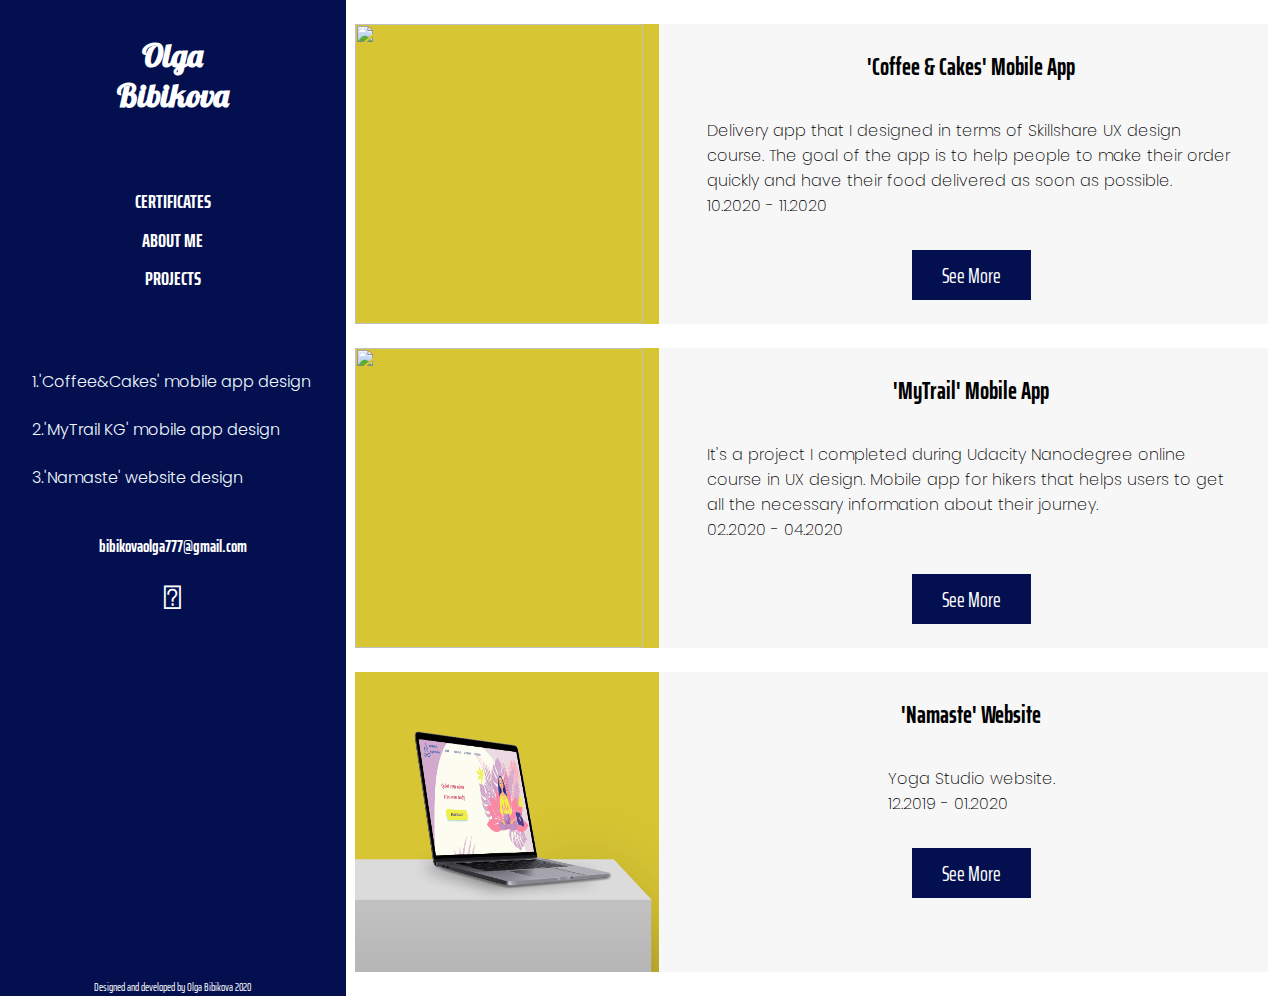
==== commit 4825ce85: "change portfolio btn and MyTrail project" ====
--- a/index.html
+++ b/index.html
@@ -1,180 +1,208 @@
  <!DOCTYPE html>
  <html lang="en">
+
  <head>
      <meta charset="UTF-8">
      <meta name="viewport" content="width=device-width, initial-scale=1.0">
      <link rel="stylesheet" href="style.css">
      <link rel="stylesheet" href="https://use.fontawesome.com/releases/v5.8.1/css/all.css"
-     integrity="sha384-50oBUHEmvpQ+1lW4y57PTFmhCaXp0ML5d60M1M7uH2+nqUivzIebhndOJK28anvf" crossorigin="anonymous">
+         integrity="sha384-50oBUHEmvpQ+1lW4y57PTFmhCaXp0ML5d60M1M7uH2+nqUivzIebhndOJK28anvf" crossorigin="anonymous">
      <title>Document</title>
  </head>
 
  <body>
-   <div class="wrapper"> 
-       <div class="column1">
-<div class="logo"><h1>Olga Bibikova</h1></div>
-<ul class="menu">
-    <li>
-        <h2  id="certificates">CERTIFICATES</h2> 
-   </li>
-   <li>
-       <h2  id="aboutMe">ABOUT ME</h2>
-   </li>
-   <li>
-       <h2 id="work">PROJECTS</h2>
-   </li>
-</ul>
-   <ul class="works">
-       <li>
-           <a href="Coffee and cakes/index.html" target="_blank"><p> 1.'Coffee&Cakes' mobile app design</p></a>
-       </li>
-       <li>
-           <a href="MyTrail/index.html" target="_blank"> <p> 2.'MyTrail KG' mobile app design</p></a>
-       </li>
-       <li>
-           <a href="yoga/index.html" target="_blank"> <p> 3.'Namaste' website design</p></a>
-       </li>
-    </ul>
-    <ul class="icons">
-
-        <h2> bibikovaolga777@gmail.com</h2>
-        <a href="https://www.linkedin.com/in/olgabibikova/" class="fab fa-linkedin"></a>
-
-    </ul>
-    <div class="developedby">
-        <p>Designed and developed by Olga Bibikova 2020</p>
-
-
-    </div>
-       </div>
-       <div class="column2">
-<div class="project_1">
-    <div class="image">
-        <div class="overlay"> 
-        </div>
-<img src="coffeecake.png" alt="">
-  
-    </div>
-
-    <div class="text">
-        <h2>'Coffee & Cakes' Mobile App</h2>
-       
-        <p>Delivery app that I designed in terms of Skillshare UX design course. The goal of the app is to help people to make their order quickly and have their food delivered as soon as possible. <br> 10.2020 - 11.2020</p>
-         <div class="btn"><a href="Coffee and cakes/index.html" target="blank"><div id="certificates">See More </div></a></div>
-    </div>
-    <div class="about_me">
-        <h2>About Me</h2>
-        <div class="about_me_text">
-            <img src="me3.jpg" alt="">
-            <p>Hello! My name is Olga, I am a UX/UI designer. I've been doing design for more than a year. Within this time I completed several end-to-end UX/UI design projects, some of which you can see in this portfolio. I strongly believe in user-centered design approach and I follow it in my projects as closely as possible. From my perspective a great design is a succesfull balance of aesthetics and functionality so this makes user's interaction with the product really enjoyable.</p>
-
-        </div>
-    </div>
-     
-</div>
-<div class="project_2">
-    <div class="image">
-        <div class="overlay"> 
-        </div>
-<img src="mytrailmockup4.png" alt="">
-    </div>
-
-    <div class="text">
-        <h2> 'MyTrail' Mobile App</h2>
-        <p>It's a project I completed during Udacity Nanodegree online course in UX design. Mobile app for hikers that helps users to get all the necessary information about the trail so they could be fully prepared for their journey.<br>02.2020 - 04.2020 </p>
-        <div class="btn"><a href="MyTrail/index.html" target="blank"><div id="certificates">See More </div></a></div>
-
-    </div>
-    <div class="skills">    
-        <h2>Skills</h2>
-        <div class="box_of_skills_1">
-             <ul class="list_of_skills">
-                 <li>Research</li>
-                 <li>Persona</li>
-                 <li>Sketches and Wireframes</li>
-                 <li>High-Fidelity Prototyping</li>
-                 <li>Usability Testing</li>
+     <div class="wrapper">
+         <div class="column1">
+             <div class="logo">
+                 <h1>Olga Bibikova</h1>
+             </div>
+             <ul class="menu">
+                 <li>
+                     <h2 id="certificates">CERTIFICATES</h2>
+                 </li>
+                 <li>
+                     <h2 id="aboutMe">ABOUT ME</h2>
+                 </li>
+                 <li>
+                     <h2 id="work">PROJECTS</h2>
+                 </li>
              </ul>
-             <ul class="list_of_skills">
-                <li>Task Flow and User Journey</li>
-                <li>Design Tools: Figma, Adobe XD, Zeplin, Miro</li>
-                <li>HTML5, CSS3</li>
-                <li>Basic JavaScript</li>
+             <ul class="works">
+                 <li>
+                     <a href="Coffee and cakes/index.html" target="_blank">
+                         <p> 1.'Coffee&Cakes' mobile app design</p>
+                     </a>
+                 </li>
+                 <li>
+                     <a href="MyTrail/index.html" target="_blank">
+                         <p> 2.'MyTrail KG' mobile app design</p>
+                     </a>
+                 </li>
+                 <li>
+                     <a href="yoga/index.html" target="_blank">
+                         <p> 3.'Namaste' website design</p>
+                     </a>
+                 </li>
              </ul>
-        </div>
-    </div>
-    
-</div>
-<div class="project_3">
-    <div class="image">
-        <div class="overlay"> 
-        </div>
-<img src="namaste.png" alt="">
-    </div>
-
-    <div class="text">
-        <h2> 'Namaste' Website  </h2>
-        <p> Yoga Studio website.<br> 12.2019 - 01.2020</p>
-        <div class="btn"><a href="yoga/index.html" target="blank"><div id="certificates">See More </div></a></div>
-    </div>
-</div>
-
-<div class="cert">
-
-<div class="cert_box"> 
-    <div class="cert_box_image"> 
-    <img src="certificates/udacity.jpg" alt="">
-</div>
-<div class="cert_box_txt"> 
-<h2>User Experience Nanodegree</h2>
-    <p>- UX Fundamentals & Design Research <br> - Concept to Low-Fidelity Prototyping <br> - High-Fidelity Prototyping to Post-Launch Analysis</p>
-</div>
- 
-</div>
-
-
-
-<div class="cert_box"> 
-    <div class="cert_box_image"> 
-    <img src="certificates/cert3.jpg" alt="">
-</div>
-<div class="cert_box_txt"> 
-<h2>Design Thinking: The Beginner’s Guide</h2> 
-<p> - Applying design thinking to problems in order to generate innovative and user-centric solutions<br>
-- Making use of practical design thinking methods in every stage of your problem</p>
-</div>
- 
-</div>
- 
-<div class="cert_box"> 
-    <div class="cert_box_image"> 
-    <img src="certificates/cert2.jpg" alt="">
-</div>
-<div class="cert_box_txt"> 
-<h2>User Research — Methods and Best Practices</h2>
-    <p> - Qualitative and quantitative user research methods <br>- Usability tests are, and how to conduct them</p>
-</div>
- 
-</div>
-
-<div class="cert_box"> 
-    <div class="cert_box_image"> 
-    <img src="certificates/cert1.jpg" alt="">
-</div>
-<div class="cert_box_txt"> 
-<h2>Become a UX Designer from Scratch</h2>
-    <p>- How to create UX deliverables<br>- How to go through the five stages of the design thinking process</p>
-</div>
- 
-</div>
-
-
-</div>
-
- 
-       </div>
-       
-    </div> 
-    <script src="script.js"></script>
+             <ul class="icons">
+
+                 <h2> bibikovaolga777@gmail.com</h2>
+                 <a href="https://www.linkedin.com/in/olgabibikova/" class="fab fa-linkedin"></a>
+
+             </ul>
+             <div class="developedby">
+                 <p>Designed and developed by Olga Bibikova 2020</p>
+
+
+             </div>
+         </div>
+         <div class="column2">
+             <div class="project_1">
+                 <div class="image">
+                     <div class="overlay">
+                     </div>
+                     <img src="coffeecake.png" alt="">
+
+                 </div>
+
+                 <div class="text">
+                     <h2>'Coffee & Cakes' Mobile App</h2>
+
+                     <p>Delivery app that I designed in terms of Skillshare UX design course. The goal of the app is to
+                         help people to make their order quickly and have their food delivered as soon as possible. <br>
+                         10.2020 - 11.2020</p>
+                     <div class="btn"><a href="Coffee and cakes/index.html" target="blank">
+                             <div id="certificates">See More </div>
+                         </a></div>
+                 </div>
+                 <div class="about_me">
+                     <h2>About Me</h2>
+                     <div class="about_me_text">
+                         <img src="me3.jpg" alt="">
+                         <p>Hello! My name is Olga, I am a UX/UI designer. I've been doing design for more than a year.
+                             Within this time I completed several end-to-end UX/UI design projects, some of which you
+                             can see in this portfolio. I strongly believe in user-centered design approach and I follow
+                             it in my projects as closely as possible. From my perspective a great design is a
+                             succesfull balance of aesthetics and functionality so this makes user's interaction with
+                             the product really enjoyable.</p>
+
+                     </div>
+                 </div>
+
+             </div>
+             <div class="project_2">
+                 <div class="image">
+                     <div class="overlay">
+                     </div>
+                     <img src="mytrailmockup4.png" alt="">
+                 </div>
+
+                 <div class="text">
+                     <h2> 'MyTrail' Mobile App</h2>
+                     <p>It's a project I completed during Udacity Nanodegree online course in UX design. Mobile app for
+                         hikers that helps users to get all the necessary information about their journey.<br>02.2020 - 04.2020 </p>
+                     <div class="btn"><a href="MyTrail/index.html" target="blank">
+                             <div id="certificates">See More </div>
+                         </a></div>
+
+                 </div>
+                 <div class="skills">
+                     <h2>Skills</h2>
+                     <div class="box_of_skills_1">
+                         <ul class="list_of_skills">
+                             <li>Research</li>
+                             <li>Persona</li>
+                             <li>Sketches and Wireframes</li>
+                             <li>High-Fidelity Prototyping</li>
+                             <li>Usability Testing</li>
+                         </ul>
+                         <ul class="list_of_skills">
+                             <li>Task Flow and User Journey</li>
+                             <li>Design Tools: Figma, Adobe XD, Zeplin, Miro</li>
+                             <li>HTML5, CSS3</li>
+                             <li>Basic JavaScript</li>
+                         </ul>
+                     </div>
+                 </div>
+
+             </div>
+             <div class="project_3">
+                 <div class="image">
+                     <div class="overlay">
+                     </div>
+                     <img src="namaste.png" alt="">
+                 </div>
+
+                 <div class="text">
+                     <h2> 'Namaste' Website </h2>
+                     <p> Yoga Studio website.<br> 12.2019 - 01.2020</p>
+                     <div class="btn"><a href="yoga/index.html" target="blank">
+                             <div id="certificates">See More </div>
+                         </a></div>
+                 </div>
+             </div>
+
+             <div class="cert">
+
+                 <div class="cert_box">
+                     <div class="cert_box_image">
+                         <img src="certificates/udacity.jpg" alt="">
+                     </div>
+                     <div class="cert_box_txt">
+                         <h2>User Experience Nanodegree</h2>
+                         <p>- UX Fundamentals & Design Research <br> - Concept to Low-Fidelity Prototyping <br> -
+                             High-Fidelity Prototyping to Post-Launch Analysis</p>
+                     </div>
+
+                 </div>
+
+
+
+                 <div class="cert_box">
+                     <div class="cert_box_image">
+                         <img src="certificates/cert3.jpg" alt="">
+                     </div>
+                     <div class="cert_box_txt">
+                         <h2>Design Thinking: The Beginner’s Guide</h2>
+                         <p> - Applying design thinking to problems in order to generate innovative and user-centric
+                             solutions<br>
+                             - Making use of practical design thinking methods in every stage of your problem</p>
+                     </div>
+
+                 </div>
+
+                 <div class="cert_box">
+                     <div class="cert_box_image">
+                         <img src="certificates/cert2.jpg" alt="">
+                     </div>
+                     <div class="cert_box_txt">
+                         <h2>User Research — Methods and Best Practices</h2>
+                         <p> - Qualitative and quantitative user research methods <br>- Usability tests are, and how to
+                             conduct them</p>
+                     </div>
+
+                 </div>
+
+                 <div class="cert_box">
+                     <div class="cert_box_image">
+                         <img src="certificates/cert1.jpg" alt="">
+                     </div>
+                     <div class="cert_box_txt">
+                         <h2>Become a UX Designer from Scratch</h2>
+                         <p>- How to create UX deliverables<br>- How to go through the five stages of the design
+                             thinking process</p>
+                     </div>
+
+                 </div>
+
+
+             </div>
+
+
+         </div>
+
+     </div>
+     <script src="script.js"></script>
  </body>
+
  </html>--- a/style.css
+++ b/style.css
@@ -3,42 +3,45 @@
 @import url('https://fonts.googleapis.com/css2?family=Lobster&display=swap');
 @import url('https://fonts.googleapis.com/css2?family=Poppins:wght@300&display=swap');
 
- 
+
 * {
     margin: 0;
     padding: 0;
     text-decoration: none;
     list-style: none;
-  
-  }
-  
-  body {
+
+}
+
+body {
     width: 100%;
     height: 100%;
     background-color: rgb(255, 255, 255);
-  }
-  
- .wrapper{
+}
+
+.wrapper {
     background-color: rgb(255, 255, 255);
     display: grid;
     grid-template-columns: 27% 72.8%;
     grid-auto-rows: minmax(auto);
- }
- .column1{
-     /* background-color: #3f456d; */
-     color: rgb(255, 255, 255);
-     /* background-color: #122f42; */
-     /* background-color: #624075; */
-     background-color: #030f4f;
- }
- .column2{
+}
+
+.column1 {
+    /* background-color: #3f456d; */
+    color: rgb(255, 255, 255);
+    /* background-color: #122f42; */
+    /* background-color: #624075; */
+    background-color: #030f4f;
+}
+
+.column2 {
     background-color: rgb(255, 255, 255);
     display: flex;
     flex-direction: column;
     align-items: center;
     height: auto;
 }
-.logo{
+
+.logo {
     width: 100%;
     height: 150px;
     text-align: center;
@@ -46,12 +49,14 @@
     justify-content: center;
     align-items: center;
     font-family: 'Lobster', cursive;
-    
-}
-.logo h1{
+
+}
+
+.logo h1 {
     width: 40%;
 }
-.menu{
+
+.menu {
     width: 100%;
     height: 180px;
     display: flex;
@@ -59,25 +64,30 @@
     justify-content: center;
     align-items: center;
 }
-.menu li{
+
+.menu li {
     width: 97%;
     text-align: center;
     line-height: 2;
     font-family: 'Saira Extra Condensed', sans-serif;
-    
-}
-.menu li:hover{
+
+}
+
+.menu li:hover {
     cursor: pointer;
-    background-color: aliceblue;
-    color: #3f456d;
-}
-.menu li::selection{
+    background-color: #f7f7f7;
+    color: #030f4f;
+}
+
+.menu li::selection {
     background-color: white;
 }
-.menu li h2{
+
+.menu li h2 {
     font-size: 120%;
 }
-.works{
+
+.works {
     width: 100%;
     height: 200px;
     display: flex;
@@ -85,31 +95,35 @@
     justify-content: center;
     align-items: center;
 }
-.works li{
+
+.works li {
     width: 100%;
     line-height: 2;
     margin-left: 4em;
 }
 
- 
-
-.works li a{
+
+
+.works li a {
     color: aliceblue;
     font-family: 'Poppins', sans-serif;
     line-height: 3;
     font-weight: 300;
 }
-.works li a:hover{
-font-weight: 500;
-}
-
-.menu a{
+
+.works li a:hover {
+    font-weight: 500;
+}
+
+.menu a {
     font-family: 'Poppins', sans-serif;
     color: rgb(255, 255, 255);
 
 }
 
-.project_1, .project_2, .project_3{
+.project_1,
+.project_2,
+.project_3 {
     width: 98%;
     height: 300px;
     display: flex;
@@ -118,15 +132,17 @@
     /* background-color:#122f4224 */
     background-color: #f7f7f7;
 
- 
-}
-.image{
+
+}
+
+.image {
     width: 35%;
     display: flex;
     align-items: center;
     position: relative;
 }
-.text{
+
+.text {
     width: 65%;
     height: 300px;
     align-items: center;
@@ -134,39 +150,47 @@
     flex-direction: column;
 
 }
- .image img{
+
+.image img {
     width: 95%;
     height: 300px;
     z-index: 1;
 }
+
 .image img:nth-of-type(2) {
     display: none;
 }
-.text h2{
+
+.text h2 {
     text-align: center;
     margin-top: 1em;
     font-family: 'Saira Extra Condensed', sans-serif;
 }
-.text p{
+
+.text p {
     margin: 2em;
     font-family: 'Poppins', sans-serif;
     font-weight: 200;
 }
+
 .about_me {
-     display: none;
-
-}
+    display: none;
+
+}
+
 .about_me_text {
     width: 100%;
     height: auto;
     display: flex;
 }
-.about_me_text img{
+
+.about_me_text img {
     width: 25%;
     height: 300px;
     margin-top: -3.9em;
 }
-.about_me_text p{
+
+.about_me_text p {
     width: 70%;
     line-height: 2;
     margin-top: 1em;
@@ -175,14 +199,16 @@
     margin-left: 1.5em;
     font-family: 'Poppins', sans-serif;
 }
-.about_me h2{
+
+.about_me h2 {
     text-align: center;
     margin-top: 1em;
     font-family: 'Saira Extra Condensed', sans-serif;
 }
-.btn{
+
+.btn {
     width: 20%;
-    height:50px;
+    height: 50px;
     /* background-color: #3f456d; */
     display: flex;
     justify-content: center;
@@ -190,20 +216,23 @@
     /* background-color: #122f42; */
     background-color: #030f4f;
 }
-.btn a{
+
+.btn a {
     color: rgb(255, 255, 255);
     font-family: 'Saira Extra Condensed', sans-serif;
     font-size: 130%;
 }
-.icons{
+
+.icons {
     display: flex;
     flex-direction: column;
     font-family: 'Saira Extra Condensed', sans-serif;
-     line-height: 2;
+    line-height: 2;
     align-items: center;
     font-size: 70%;
 }
-.developedby{
+
+.developedby {
     font-family: 'Saira Extra Condensed', sans-serif;
     font-size: 70%;
     text-align: center;
@@ -214,93 +243,105 @@
     font-size: 300%;
     color: #ffffff;
     cursor: pointer;
-    
-  }
-  
-  .fab::before {
+
+}
+
+.fab::before {
     content: "\f08c";
     line-height: 2;
-  }
-
-  .overlay{
+}
+
+.overlay {
     /* background-color: #ffffff17; */
-   
+
     justify-content: center;
     display: flex;
     width: 95%;
     height: 100%;
     position: absolute;
     background-color: #d7c533;
-       
-  }
-  .skills{
-      width: 100%;
-      height: auto;
-      display: none;
-    
-  }
-  .box_of_skills_1{
+
+}
+
+.skills {
+    width: 100%;
+    height: auto;
+    display: none;
+
+}
+
+.box_of_skills_1 {
     width: 100%;
     display: flex;
     margin-top: 3em;
- 
-
-  }
-  .list_of_skills{
-      width: 50%;
+
+
+}
+
+.list_of_skills {
+    width: 50%;
     height: auto;
- 
-   
-  }
-  .skills h2{
+
+
+}
+
+.skills h2 {
     margin-top: 1em;
     text-align: center;
     font-family: 'Saira Extra Condensed', sans-serif;
 
-  }
-  .list_of_skills li{
+}
+
+.list_of_skills li {
     height: 2em;
     margin-left: 6em;
     font-family: 'Poppins', sans-serif;
     list-style-type: disc;
     width: 80%;
-  }
-  .cert{
-      display: none;
-      width: 100%;
-  }
- .cert_box{
-     width: 100%;
-     height: 450px;
-     display: flex;
- }
- .cert_box_image{
-     width: 50%;
- }
- .cert_box_image img{
-     width: 100%;
-     height: 430px;
- }
- .cert_box_txt{
+}
+
+.cert {
+    display: none;
+    width: 100%;
+}
+
+.cert_box {
+    width: 100%;
+    height: 450px;
+    display: flex;
+}
+
+.cert_box_image {
     width: 50%;
+}
+
+.cert_box_image img {
+    width: 100%;
+    height: 430px;
+}
+
+.cert_box_txt {
+    width: 50%;
     display: flex;
     flex-direction: column;
     align-items: center;
     height: 300px;
-     
- }
- .cert_box_txt h2{
+
+}
+
+.cert_box_txt h2 {
     font-family: 'Saira Extra Condensed', sans-serif;
     margin-top: 1em;
- }
- .cert_box_txt p{
+}
+
+.cert_box_txt p {
     font-family: 'Poppins', sans-serif;
     font-weight: 200;
     margin-top: 5em;
     margin-left: 2em;
     margin-right: 2em;
     line-height: 2.5;
- }
+}
 
 
 
@@ -319,148 +360,171 @@
 
 @media screen and (min-width: 1920px) {
 
-    .column2{
+    .column2 {
         height: auto;
     }
 
-.project_1, .project_2, .project_3{
-
-    height: 450px;
-}
-.image img {
-   
-    height: 450px;
-   
-}
-.works li{
-    width: 50%;
-}
-.text{
-    height: 450px;
-}
-.text p{
- width: 50%;
-}
-
-.text h2{
-    margin-top: 2em;
-    font-size: 180%;
-}
-.btn{
-    margin-top: 6em;
-    width: 15%;
-}
-.logo h1 {
-    width: 30%;
-    font-size: 250%;
-}
-.logo{
-    margin-top: 3em;
-}
-.developedby{
-    margin-top: 48em;
-}
-
-.menu li h2 {
-    font-size: 130%;
-}
-.icons{
-    font-size: 80%;
-    margin-top: 8em;
-}
-.developedby p{
-    font-size: 150%;
-}
-
-.menu{
-    margin-top:5em;
-}
-
-.menu li{
-    line-height: 2.5;
-}
-.about_me_text img {
-    width: 22%;
-    height: 550px;
-    margin-top: -1.5em;
-}
-.about_me h2{
-    font-size: 180%;
-    margin-top: 0.57em;
-}
-
-.skills h2{
-    font-size: 180%;
-}
-
-.cert_box {
-    width: 100%;
-    height: 550px;
-    display: flex;
-}
-.cert_box_image img {
-    width: 90%;
-    height: 550px;
-}
-
-
-.about_me_text{
-    align-items: center;
-}
-.about_me_text p {
-    width: 60%;
-    line-height: 2.5;
-    margin-top: -3em;
-    margin-right: 0em;
-    margin-bottom: 0em;
-    margin-left: 10.5em;
-}
-
-.list_of_skills li {
-    height: 2.5em;
-    margin-left: 15em;
-    font-family: 'Poppins', sans-serif;
-    list-style-type: disc;
-    width: 50%;
-}
-.cert_box_txt h2 {
-    font-family: 'Saira Extra Condensed', sans-serif;
-    margin-top: 2em;
-    font-size: 180%;
-}
-
-} 
-
-
-@media (min-width: 730px) and (max-width:1024px){
+    .project_1,
+    .project_2,
+    .project_3 {
+
+        height: 450px;
+    }
+
+    .image img {
+
+        height: 450px;
+
+    }
+
+    .works li {
+        width: 50%;
+    }
+
+    .text {
+        height: 450px;
+    }
+
+    .text p {
+        width: 50%;
+    }
+
+    .text h2 {
+        margin-top: 2em;
+        font-size: 180%;
+    }
+
+    .btn {
+        margin-top: 6em;
+        width: 15%;
+    }
+
+    .logo h1 {
+        width: 30%;
+        font-size: 250%;
+    }
+
+    .logo {
+        margin-top: 3em;
+    }
+
+    .developedby {
+        margin-top: 48em;
+    }
+
+    .menu li h2 {
+        font-size: 130%;
+    }
+
+    .icons {
+        font-size: 80%;
+        margin-top: 8em;
+    }
+
+    .developedby p {
+        font-size: 150%;
+    }
+
+    .menu {
+        margin-top: 5em;
+    }
+
+    .menu li {
+        line-height: 2.5;
+    }
+
+    .about_me_text img {
+        width: 22%;
+        height: 550px;
+        margin-top: -1.5em;
+    }
+
+    .about_me h2 {
+        font-size: 180%;
+        margin-top: 0.57em;
+    }
+
+    .skills h2 {
+        font-size: 180%;
+    }
+
+    .cert_box {
+        width: 100%;
+        height: 550px;
+        display: flex;
+    }
+
+    .cert_box_image img {
+        width: 90%;
+        height: 550px;
+    }
+
+
+    .about_me_text {
+        align-items: center;
+    }
+
+    .about_me_text p {
+        width: 60%;
+        line-height: 2.5;
+        margin-top: -3em;
+        margin-right: 0em;
+        margin-bottom: 0em;
+        margin-left: 10.5em;
+    }
+
+    .list_of_skills li {
+        height: 2.5em;
+        margin-left: 15em;
+        font-family: 'Poppins', sans-serif;
+        list-style-type: disc;
+        width: 50%;
+    }
+
+    .cert_box_txt h2 {
+        font-family: 'Saira Extra Condensed', sans-serif;
+        margin-top: 2em;
+        font-size: 180%;
+    }
+
+}
+
+
+@media (min-width: 730px) and (max-width:1024px) {
     .logo h1 {
         width: 50%;
     }
 
     .menu li {
         width: 100%;
-     
-    }
+
+    }
+
     .menu li h2 {
         font-size: 100%;
     }
+
     .works li a {
         font-weight: 200;
         font-size: 70%;
         line-height: 3;
     }
+
     .works li {
         margin-left: 1em;
     }
-    .image img { 
+
+    .image img {
         height: 200px;
-      
-    }
+
+    }
+
     .text {
-       
+
         height: 200px;
-        
-    }
+
+    }
+
     .text p {
         font-size: 80%;
     }
@@ -468,72 +532,73 @@
     .text h2 {
         margin-top: 0.5em;
     }
-    .project_1, .project_2, .project_3 {
+
+    .project_1,
+    .project_2,
+    .project_3 {
         height: 250px;
     }
-.btn{
-    height: 30px;
-     
-}
-
-.developedby {
-    margin-top: 0em;
-}
-.about_me_text img {
-    width: 30%;
-    height: 250px;
-    margin-top: -3.9em;
-}
-
-.about_me_text p{
-    font-size: 70%;
-    margin-top: 0em;
-    margin-right: 0em;
-    margin-bottom: 0em;
-    margin-left: 1.5em;
-}
-
-.image{
-    align-items: flex-end;
-}
-.list_of_skills li {
-    height: auto;
-    margin-left: 2em;
-    
-}
- 
-.box_of_skills_1 {
-    margin-top: 1em;
-    font-size: 80%;
-    line-height: 2;
-}
- 
-
-.cert_box_txt p {
-    font-family: 'Poppins', sans-serif;
-    font-weight: 200;
-    margin-top: 1em;
-    margin-left: 1em;
-    margin-right: 1em;
-   
-}
-.cert_box {
-
-    height: 300px;
-  
-}
-
-.cert_box_image img {
-    width: 100%;
-    height: 300px;
-}
-
-}
-
-@media (min-width: 319px) and (max-width:767px) {
-
-
-
-
-}
-
+
+    .btn {
+        height: 30px;
+
+    }
+
+    .developedby {
+        margin-top: 0em;
+    }
+
+    .about_me_text img {
+        width: 30%;
+        height: 250px;
+        margin-top: -3.9em;
+    }
+
+    .about_me_text p {
+        font-size: 70%;
+        margin-top: 0em;
+        margin-right: 0em;
+        margin-bottom: 0em;
+        margin-left: 1.5em;
+    }
+
+    .image {
+        align-items: flex-end;
+    }
+
+    .list_of_skills li {
+        height: auto;
+        margin-left: 2em;
+
+    }
+
+    .box_of_skills_1 {
+        margin-top: 1em;
+        font-size: 80%;
+        line-height: 2;
+    }
+
+
+    .cert_box_txt p {
+        font-family: 'Poppins', sans-serif;
+        font-weight: 200;
+        margin-top: 1em;
+        margin-left: 1em;
+        margin-right: 1em;
+
+    }
+
+    .cert_box {
+
+        height: 300px;
+
+    }
+
+    .cert_box_image img {
+        width: 100%;
+        height: 300px;
+    }
+
+}
+
+@media (min-width: 319px) and (max-width:767px) {}